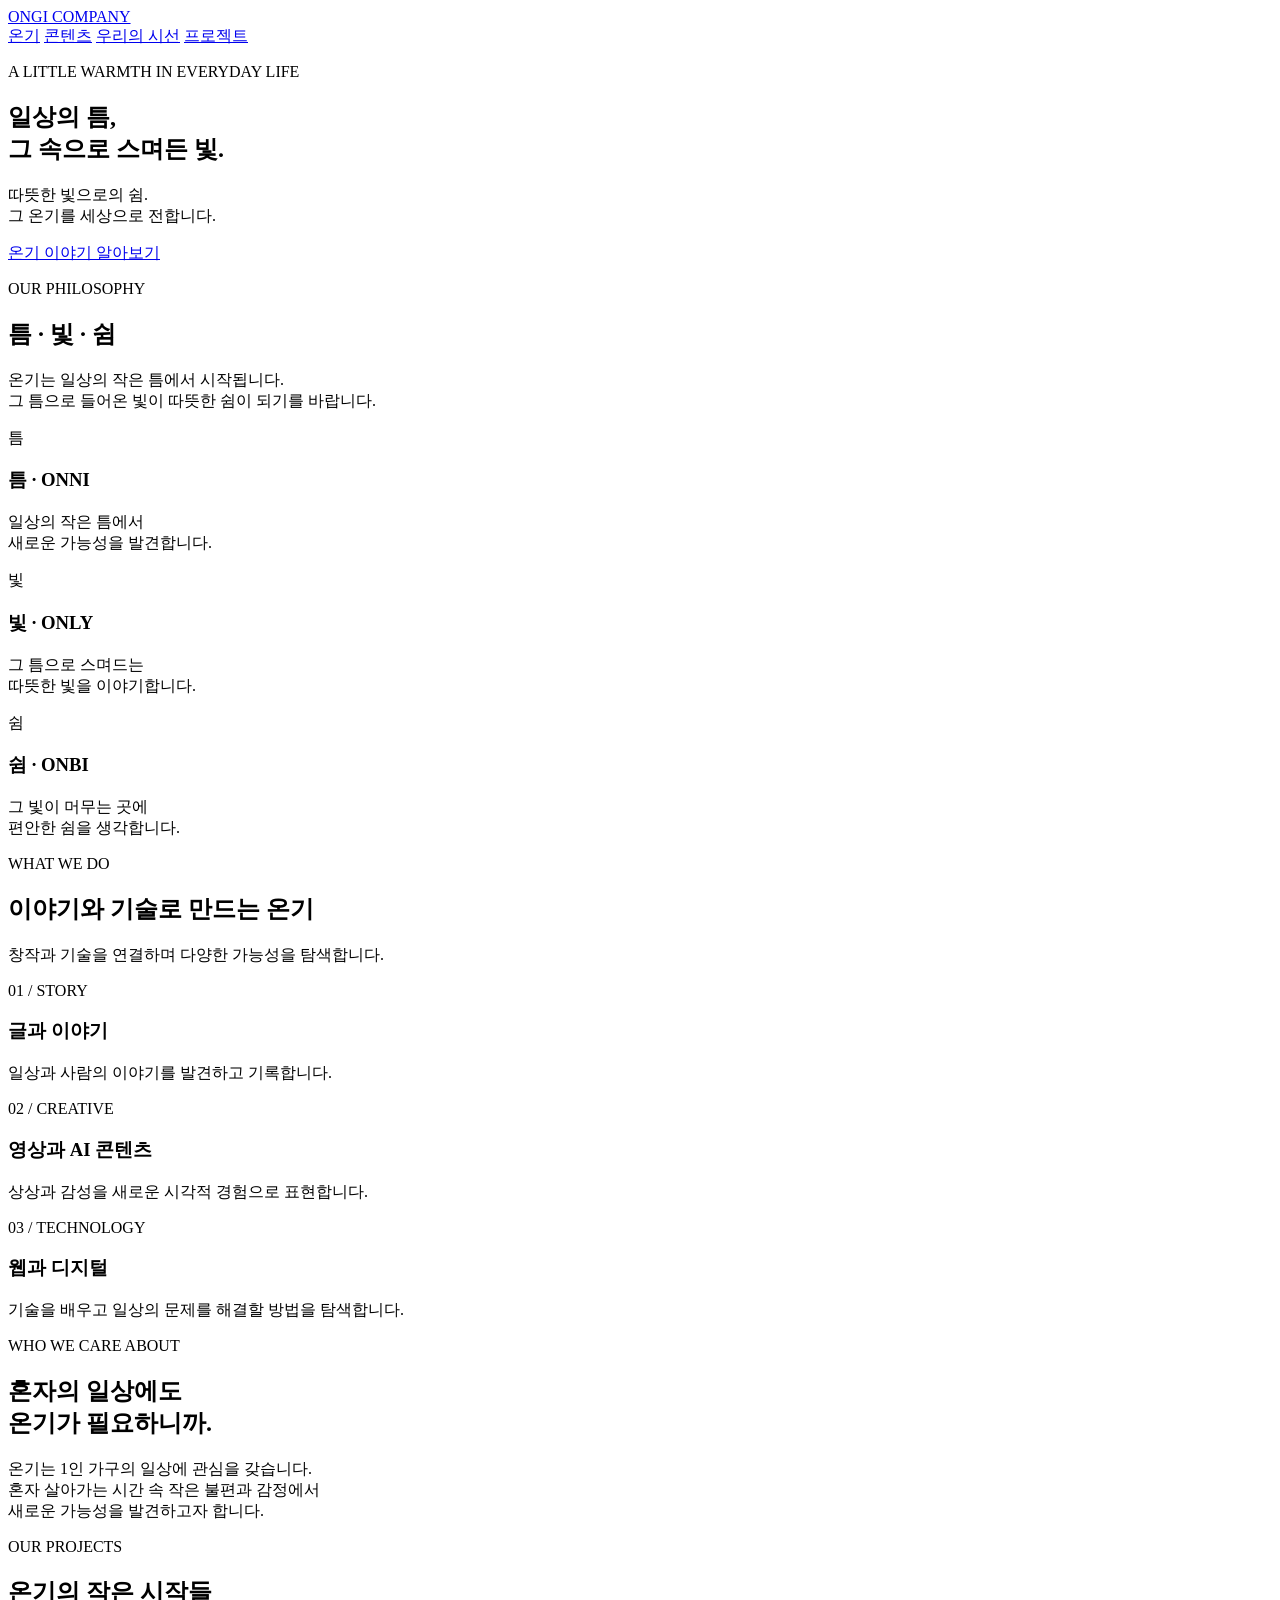
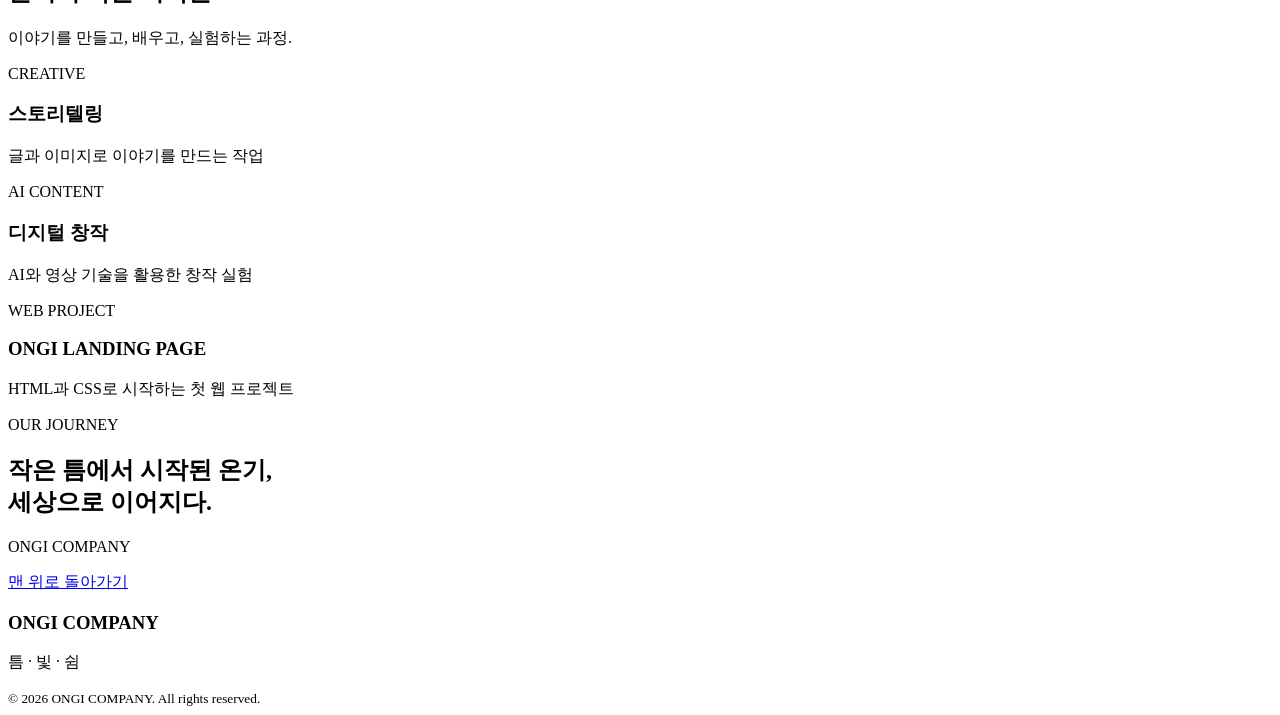
==== index.html @ b664a483 "create ONGI landing page" ====
<!DOCTYPE html>
<html lang="ko">
<head>
  <meta charset="UTF-8">
  <meta name="viewport" content="width=device-width, initial-scale=1.0">
  <meta name="description" content="ONGI COMPANY - 일상의 틈으로 스며드는 빛, 틈·빛·쉼">
  <title>ONGI COMPANY | 틈 · 빛 · 쉼</title>
  <link rel="stylesheet" href="style.css">
</head>
<body>

  <!-- 상단 메뉴 -->
  <header class="header">
    <a href="#home" class="logo">
      ONGI <span>COMPANY</span>
    </a>

    <nav aria-label="주 메뉴">
      <a href="#about">온기</a>
      <a href="#work">콘텐츠</a>
      <a href="#focus">우리의 시선</a>
      <a href="#projects">프로젝트</a>
    </nav>
  </header>

  <main>

    <!-- 첫 화면 -->
    <section id="home" class="hero">
      <div class="hero-content">
        <p class="eyebrow">A LITTLE WARMTH IN EVERYDAY LIFE</p>
        <h1>
          일상의 틈,<br>
          그 속으로 스며든 빛.
        </h1>
        <p class="hero-description">
          따뜻한 빛으로의 쉼.<br>
          그 온기를 세상으로 전합니다.
        </p>
        <a href="#about" class="button">
          온기 이야기 알아보기
        </a>
      </div>
    </section>

    <!-- 브랜드 철학 -->
    <section id="about" class="section about">
      <p class="eyebrow">OUR PHILOSOPHY</p>
      <h2>틈 · 빛 · 쉼</h2>
      <p class="section-description">
        온기는 일상의 작은 틈에서 시작됩니다.<br>
        그 틈으로 들어온 빛이 따뜻한 쉼이 되기를 바랍니다.
      </p>

      <div class="philosophy-grid">
        <article class="philosophy-card">
          <div class="circle circle-one">
            <span>틈</span>
          </div>
          <h3>틈 · ONNI</h3>
          <p>일상의 작은 틈에서<br>새로운 가능성을 발견합니다.</p>
        </article>

        <article class="philosophy-card">
          <div class="circle circle-two">
            <span>빛</span>
          </div>
          <h3>빛 · ONLY</h3>
          <p>그 틈으로 스며드는<br>따뜻한 빛을 이야기합니다.</p>
        </article>

        <article class="philosophy-card">
          <div class="circle circle-three">
            <span>쉼</span>
          </div>
          <h3>쉼 · ONBI</h3>
          <p>그 빛이 머무는 곳에<br>편안한 쉼을 생각합니다.</p>
        </article>
      </div>
    </section>

    <!-- 콘텐츠 영역 -->
    <section id="work" class="section work">
      <p class="eyebrow">WHAT WE DO</p>
      <h2>이야기와 기술로 만드는 온기</h2>
      <p class="section-description">
        창작과 기술을 연결하며 다양한 가능성을 탐색합니다.
      </p>

      <div class="work-grid">
        <article class="work-card">
          <div class="work-image image-story"></div>
          <div class="work-text">
            <span>01 / STORY</span>
            <h3>글과 이야기</h3>
            <p>일상과 사람의 이야기를 발견하고 기록합니다.</p>
          </div>
        </article>

        <article class="work-card">
          <div class="work-image image-creative"></div>
          <div class="work-text">
            <span>02 / CREATIVE</span>
            <h3>영상과 AI 콘텐츠</h3>
            <p>상상과 감성을 새로운 시각적 경험으로 표현합니다.</p>
          </div>
        </article>

        <article class="work-card">
          <div class="work-image image-tech"></div>
          <div class="work-text">
            <span>03 / TECHNOLOGY</span>
            <h3>웹과 디지털</h3>
            <p>기술을 배우고 일상의 문제를 해결할 방법을 탐색합니다.</p>
          </div>
        </article>
      </div>
    </section>

    <!-- 1인 가구 -->
    <section id="focus" class="section focus">
      <div class="focus-content">
        <p class="eyebrow">WHO WE CARE ABOUT</p>
        <h2>
          혼자의 일상에도<br>
          온기가 필요하니까.
        </h2>
        <p>
          온기는 1인 가구의 일상에 관심을 갖습니다.<br>
          혼자 살아가는 시간 속 작은 불편과 감정에서<br>
          새로운 가능성을 발견하고자 합니다.
        </p>
      </div>
    </section>

    <!-- 프로젝트 -->
    <section id="projects" class="section projects">
      <p class="eyebrow">OUR PROJECTS</p>
      <h2>온기의 작은 시작들</h2>
      <p class="section-description">
        이야기를 만들고, 배우고, 실험하는 과정.
      </p>

      <div class="project-grid">
        <article class="project-card">
          <span>CREATIVE</span>
          <h3>스토리텔링</h3>
          <p>글과 이미지로 이야기를 만드는 작업</p>
        </article>

        <article class="project-card">
          <span>AI CONTENT</span>
          <h3>디지털 창작</h3>
          <p>AI와 영상 기술을 활용한 창작 실험</p>
        </article>

        <article class="project-card">
          <span>WEB PROJECT</span>
          <h3>ONGI LANDING PAGE</h3>
          <p>HTML과 CSS로 시작하는 첫 웹 프로젝트</p>
        </article>
      </div>
    </section>

    <!-- 마무리 -->
    <section class="section ending">
      <p class="eyebrow">OUR JOURNEY</p>
      <h2>
        작은 틈에서 시작된 온기,<br>
        세상으로 이어지다.
      </h2>
      <p>ONGI COMPANY</p>
      <a href="#home" class="button">맨 위로 돌아가기</a>
    </section>

  </main>

  <!-- 하단 -->
  <footer>
    <h3>ONGI COMPANY</h3>
    <p>틈 · 빛 · 쉼</p>
    <small>© 2026 ONGI COMPANY. All rights reserved.</small>
  </footer>

</body>
</html>
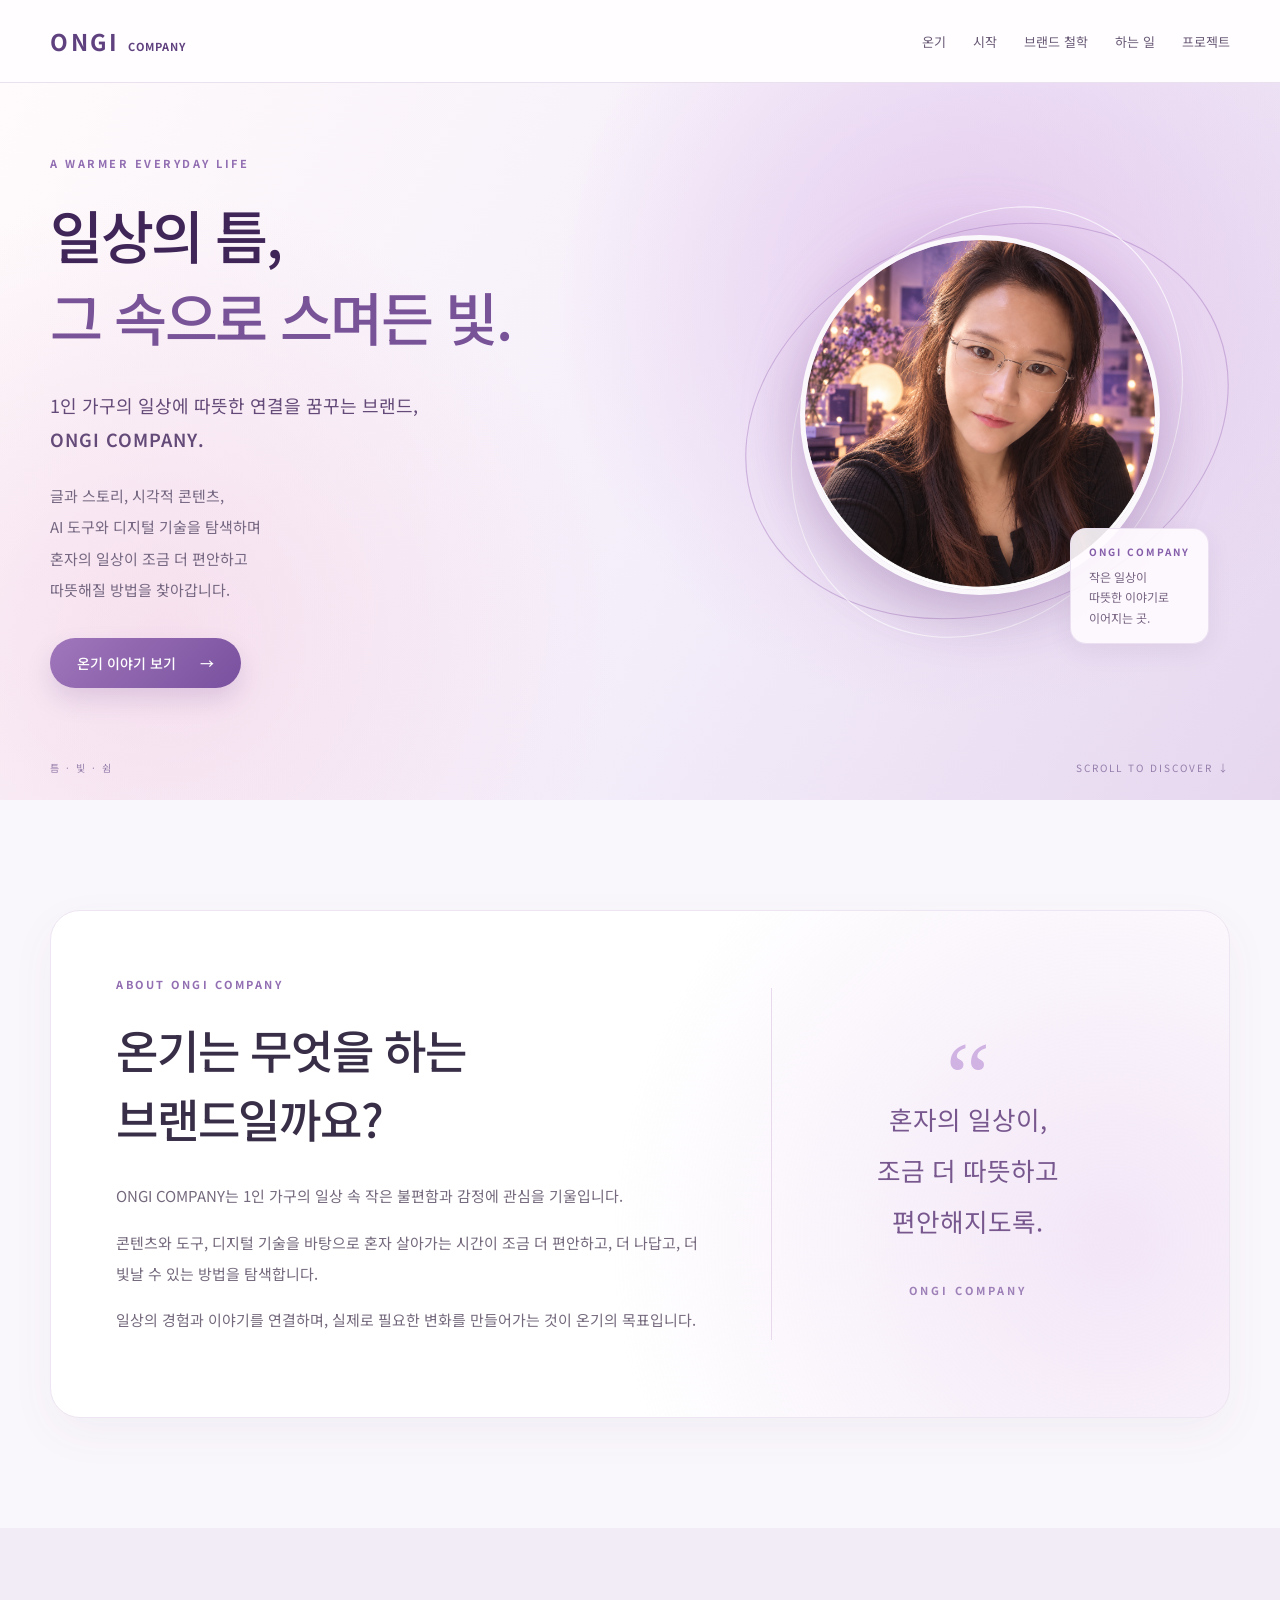
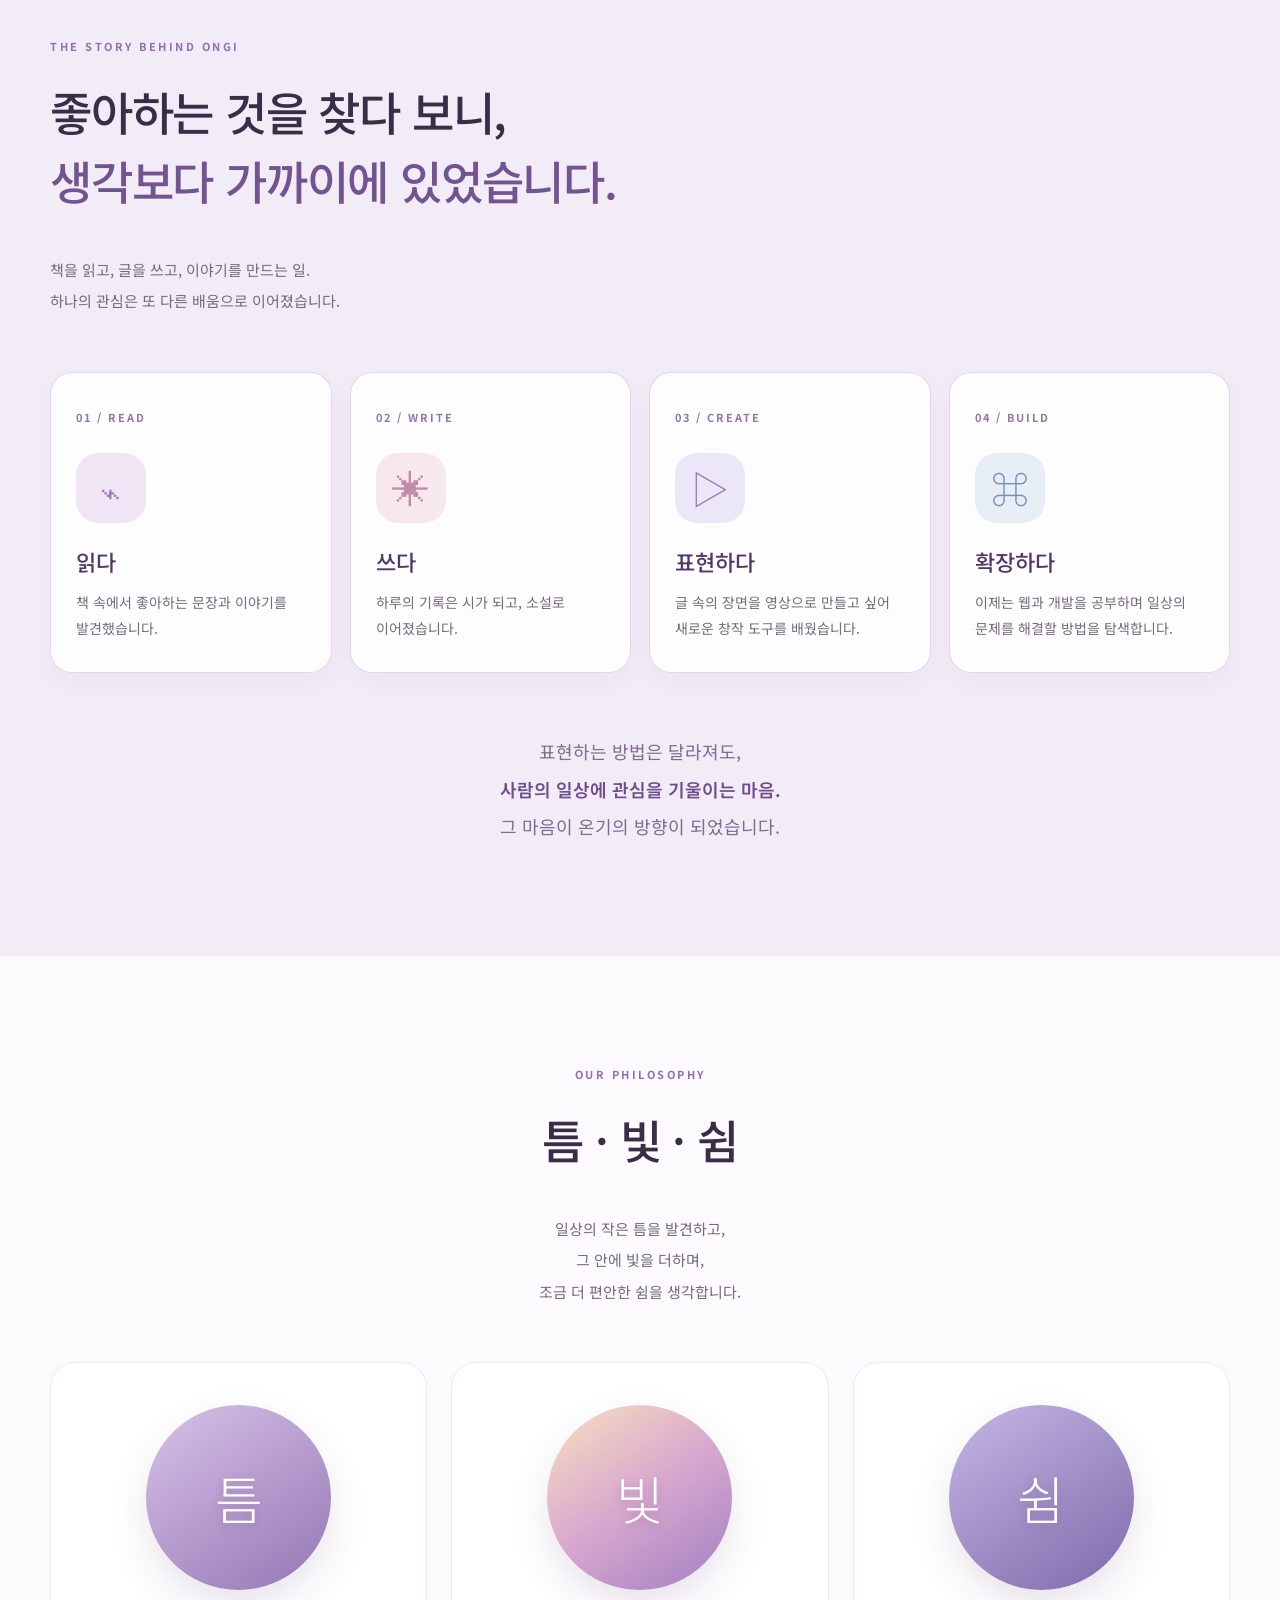
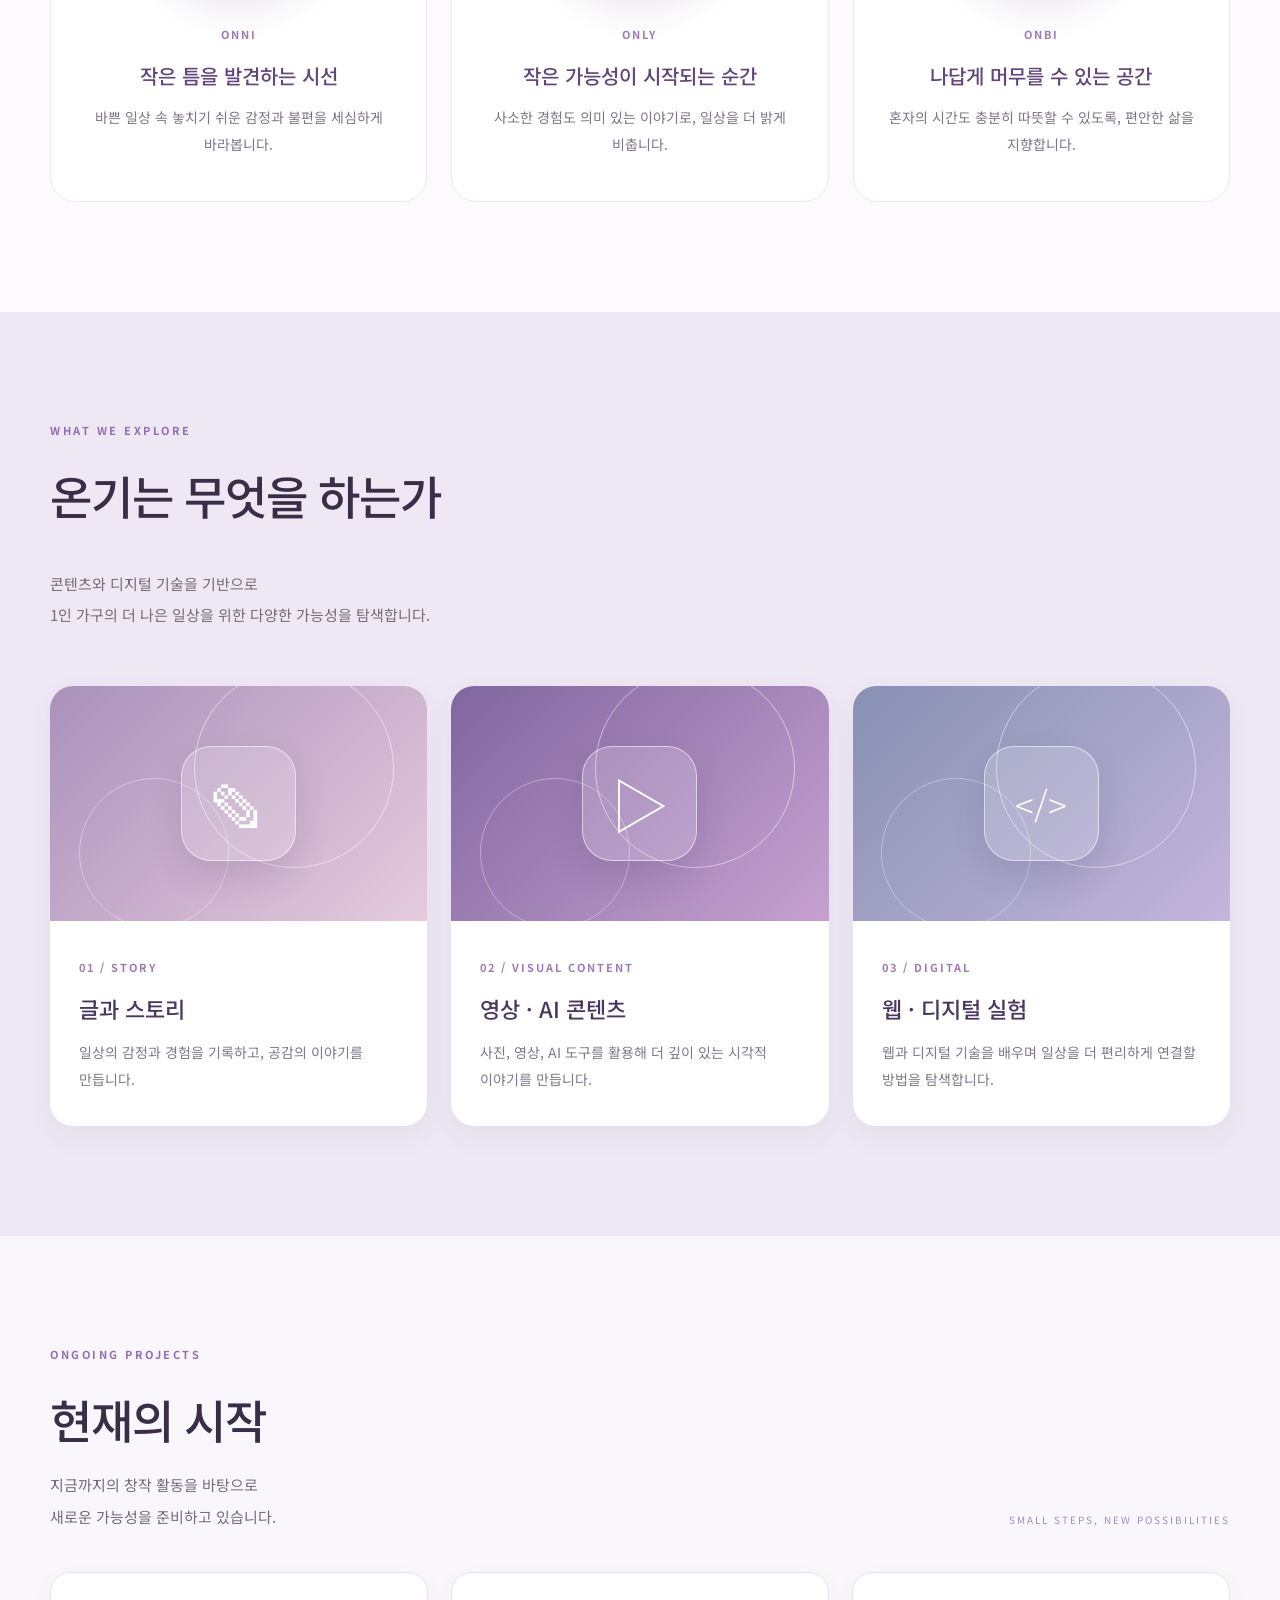
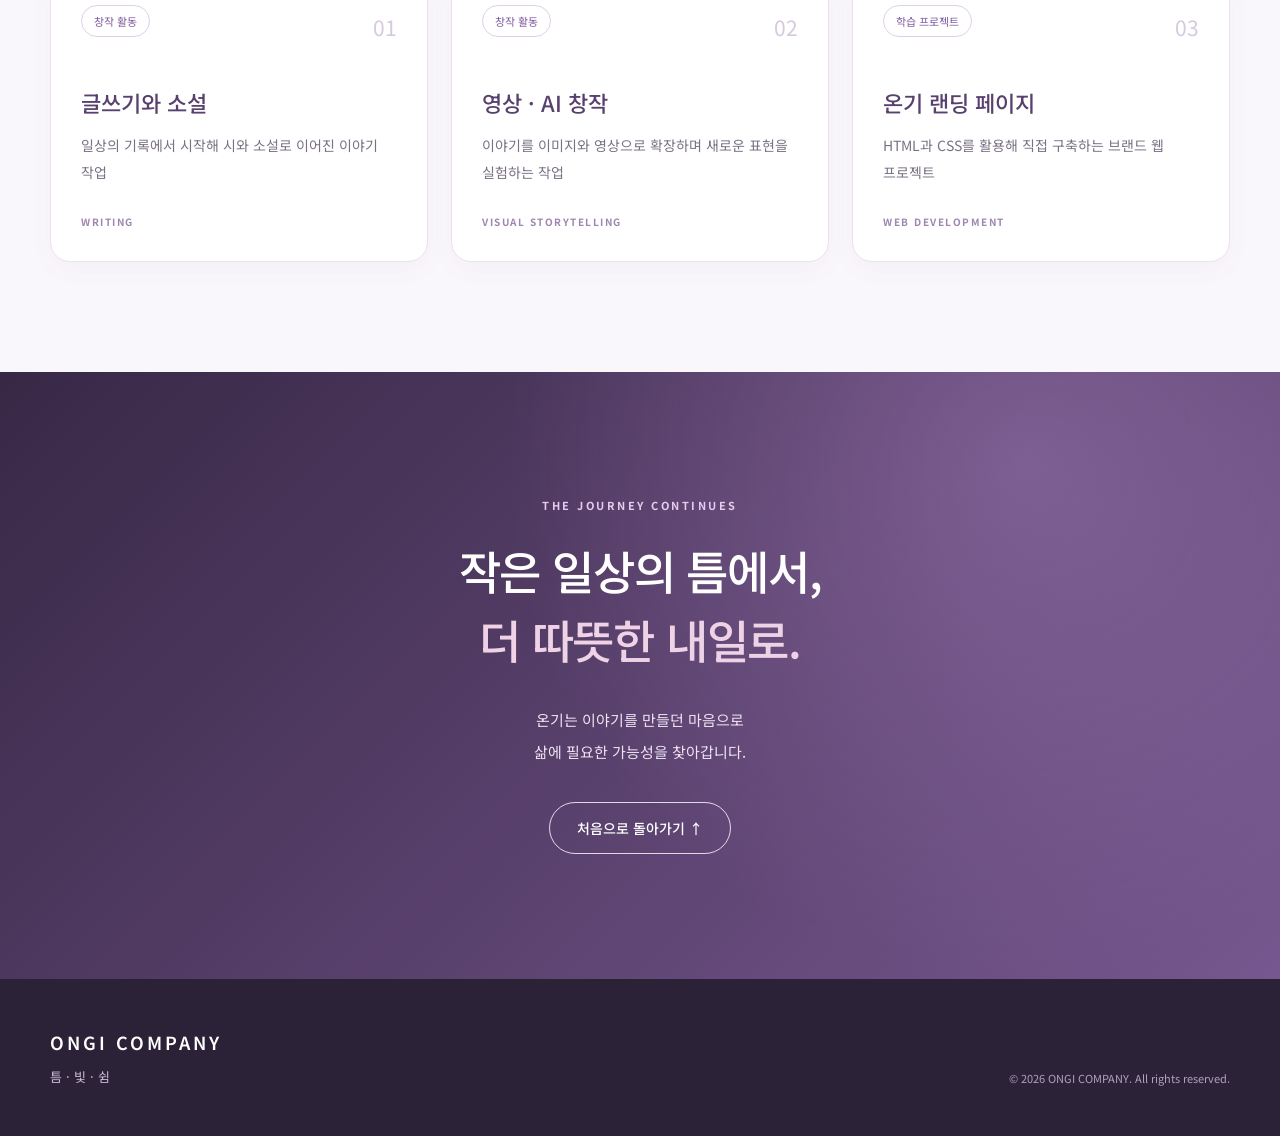
==== commit 55ec7d9a: "Update ONGI landing page" ====
--- a/index.html
+++ b/index.html
@@ -4,183 +4,597 @@
 <head>
   <meta charset="UTF-8">
   <meta name="viewport" content="width=device-width, initial-scale=1.0">
-  <meta name="description" content="ONGI COMPANY - 일상의 틈으로 스며드는 빛, 틈·빛·쉼">
+
+  <meta name="description"
+        content="ONGI COMPANY - 일상의 틈, 그 속으로 스며든 빛. 1인 가구의 일상을 위한 창작과 기술의 가능성을 탐색합니다.">
+
+  <meta name="theme-color" content="#faf7fc">
+
   <title>ONGI COMPANY | 틈 · 빛 · 쉼</title>
+
+  <link rel="preconnect" href="https://fonts.googleapis.com">
+  <link rel="preconnect" href="https://fonts.gstatic.com" crossorigin>
+
+  <link
+    href="https://fonts.googleapis.com/css2?family=Noto+Sans+KR:wght@300;400;500;600;700&display=swap"
+    rel="stylesheet"
+  >
+
   <link rel="stylesheet" href="style.css">
 </head>
+
 <body>
 
   <!-- 상단 메뉴 -->
   <header class="header">
-    <a href="#home" class="logo">
-      ONGI <span>COMPANY</span>
-    </a>
-
-    <nav aria-label="주 메뉴">
-      <a href="#about">온기</a>
-      <a href="#work">콘텐츠</a>
-      <a href="#focus">우리의 시선</a>
-      <a href="#projects">프로젝트</a>
-    </nav>
+    <div class="container header-inner">
+
+      <a href="#home" class="logo">
+        ONGI <span>COMPANY</span>
+      </a>
+
+      <nav aria-label="주 메뉴">
+        <a href="#about">온기</a>
+        <a href="#story">시작</a>
+        <a href="#philosophy">브랜드 철학</a>
+        <a href="#work">하는 일</a>
+        <a href="#projects">프로젝트</a>
+      </nav>
+
+    </div>
   </header>
 
   <main>
 
-    <!-- 첫 화면 -->
+    <!-- 01. 첫 화면 -->
     <section id="home" class="hero">
-      <div class="hero-content">
-        <p class="eyebrow">A LITTLE WARMTH IN EVERYDAY LIFE</p>
-        <h1>
-          일상의 틈,<br>
-          그 속으로 스며든 빛.
-        </h1>
-        <p class="hero-description">
-          따뜻한 빛으로의 쉼.<br>
-          그 온기를 세상으로 전합니다.
+
+      <div class="container hero-layout">
+
+        <div class="hero-content">
+
+          <p class="eyebrow">
+            A WARMER EVERYDAY LIFE
+          </p>
+
+          <h1>
+            일상의 틈,<br>
+            <span>그 속으로 스며든 빛.</span>
+          </h1>
+
+          <p class="hero-lead">
+            1인 가구의 일상에 따뜻한 연결을 꿈꾸는 브랜드,<br>
+            <strong>ONGI COMPANY.</strong>
+          </p>
+
+          <p class="hero-description">
+            글과 스토리, 시각적 콘텐츠,<br>
+            AI 도구와 디지털 기술을 탐색하며<br>
+            혼자의 일상이 조금 더 편안하고<br>
+            따뜻해질 방법을 찾아갑니다.
+          </p>
+
+          <a href="#about" class="button button-primary">
+            온기 이야기 보기
+            <span aria-hidden="true">→</span>
+          </a>
+
+        </div>
+
+        <!-- 대표 프로필 사진 -->
+        <div class="hero-portrait" aria-label="온기 대표 프로필">
+
+          <div class="portrait-orbit portrait-orbit-one"></div>
+          <div class="portrait-orbit portrait-orbit-two"></div>
+
+          <div class="portrait-circle">
+            <img
+              src="profile.png"
+              alt="ONGI COMPANY 대표 프로필 사진"
+              width="600"
+              height="600"
+              fetchpriority="high"
+            >
+          </div>
+
+          <div class="portrait-caption">
+            <span>ONGI COMPANY</span>
+            <p>
+              작은 일상이<br>
+              따뜻한 이야기로<br>
+              이어지는 곳.
+            </p>
+          </div>
+
+        </div>
+
+      </div>
+
+      <div class="container hero-footer">
+        <span>틈 · 빛 · 쉼</span>
+        <span>SCROLL TO DISCOVER ↓</span>
+      </div>
+
+    </section>
+
+    <!-- 02. 온기는 무엇을 하는 브랜드인가 -->
+    <section id="about" class="section about">
+
+      <div class="container">
+
+        <div class="about-panel">
+
+          <div class="about-description">
+
+            <p class="eyebrow">
+              ABOUT ONGI COMPANY
+            </p>
+
+            <h2>
+              온기는 무엇을 하는<br>
+              브랜드일까요?
+            </h2>
+
+            <p>
+              ONGI COMPANY는 1인 가구의 일상 속
+              작은 불편함과 감정에 관심을 기울입니다.
+            </p>
+
+            <p>
+              콘텐츠와 도구, 디지털 기술을 바탕으로
+              혼자 살아가는 시간이 조금 더 편안하고,
+              더 나답고, 더 빛날 수 있는 방법을 탐색합니다.
+            </p>
+
+            <p>
+              일상의 경험과 이야기를 연결하며,
+              실제로 필요한 변화를 만들어가는 것이
+              온기의 목표입니다.
+            </p>
+
+          </div>
+
+          <div class="about-quote">
+            <span class="quote-mark" aria-hidden="true">“</span>
+
+            <blockquote>
+              혼자의 일상이,<br>
+              조금 더 따뜻하고<br>
+              편안해지도록.
+            </blockquote>
+
+            <span class="quote-sign">
+              ONGI COMPANY
+            </span>
+          </div>
+
+        </div>
+
+      </div>
+
+    </section>
+
+    <!-- 03. 온기의 시작 -->
+    <section id="story" class="section story">
+
+      <div class="container">
+
+        <div class="section-heading">
+
+          <p class="eyebrow">
+            THE STORY BEHIND ONGI
+          </p>
+
+          <h2>
+            좋아하는 것을 찾다 보니,<br>
+            <span class="accent">
+              생각보다 가까이에 있었습니다.
+            </span>
+          </h2>
+
+          <p class="section-description">
+            책을 읽고, 글을 쓰고, 이야기를 만드는 일.<br>
+            하나의 관심은 또 다른 배움으로 이어졌습니다.
+          </p>
+
+        </div>
+
+        <div class="story-grid">
+
+          <article class="story-card">
+            <span class="story-number">01 / READ</span>
+            <div class="story-symbol" aria-hidden="true">⌁</div>
+
+            <h3>읽다</h3>
+
+            <p>
+              책 속에서 좋아하는 문장과
+              이야기를 발견했습니다.
+            </p>
+          </article>
+
+          <article class="story-card">
+            <span class="story-number">02 / WRITE</span>
+            <div class="story-symbol" aria-hidden="true">✳</div>
+
+            <h3>쓰다</h3>
+
+            <p>
+              하루의 기록은 시가 되고,
+              소설로 이어졌습니다.
+            </p>
+          </article>
+
+          <article class="story-card">
+            <span class="story-number">03 / CREATE</span>
+            <div class="story-symbol" aria-hidden="true">▷</div>
+
+            <h3>표현하다</h3>
+
+            <p>
+              글 속의 장면을 영상으로 만들고 싶어
+              새로운 창작 도구를 배웠습니다.
+            </p>
+          </article>
+
+          <article class="story-card">
+            <span class="story-number">04 / BUILD</span>
+            <div class="story-symbol" aria-hidden="true">⌘</div>
+
+            <h3>확장하다</h3>
+
+            <p>
+              이제는 웹과 개발을 공부하며
+              일상의 문제를 해결할 방법을 탐색합니다.
+            </p>
+          </article>
+
+        </div>
+
+        <p class="story-conclusion">
+          표현하는 방법은 달라져도,<br>
+          <strong>
+            사람의 일상에 관심을 기울이는 마음.
+          </strong><br>
+          그 마음이 온기의 방향이 되었습니다.
         </p>
-        <a href="#about" class="button">
-          온기 이야기 알아보기
+
+      </div>
+
+    </section>
+
+    <!-- 04. 브랜드 철학 -->
+    <section id="philosophy" class="section philosophy">
+
+      <div class="container">
+
+        <div class="section-heading section-heading-center">
+
+          <p class="eyebrow">
+            OUR PHILOSOPHY
+          </p>
+
+          <h2>틈 · 빛 · 쉼</h2>
+
+          <p class="section-description">
+            일상의 작은 틈을 발견하고,<br>
+            그 안에 빛을 더하며,<br>
+            조금 더 편안한 쉼을 생각합니다.
+          </p>
+
+        </div>
+
+        <div class="philosophy-grid">
+
+          <article class="philosophy-card">
+
+            <div class="philosophy-circle circle-gap">
+              <span>틈</span>
+            </div>
+
+            <span class="card-label">ONNI</span>
+
+            <h3>작은 틈을 발견하는 시선</h3>
+
+            <p>
+              바쁜 일상 속 놓치기 쉬운 감정과
+              불편을 세심하게 바라봅니다.
+            </p>
+
+          </article>
+
+          <article class="philosophy-card">
+
+            <div class="philosophy-circle circle-light">
+              <span>빛</span>
+            </div>
+
+            <span class="card-label">ONLY</span>
+
+            <h3>작은 가능성이 시작되는 순간</h3>
+
+            <p>
+              사소한 경험도 의미 있는 이야기로,
+              일상을 더 밝게 비춥니다.
+            </p>
+
+          </article>
+
+          <article class="philosophy-card">
+
+            <div class="philosophy-circle circle-rest">
+              <span>쉼</span>
+            </div>
+
+            <span class="card-label">ONBI</span>
+
+            <h3>나답게 머무를 수 있는 공간</h3>
+
+            <p>
+              혼자의 시간도 충분히 따뜻할 수 있도록,
+              편안한 삶을 지향합니다.
+            </p>
+
+          </article>
+
+        </div>
+
+      </div>
+
+    </section>
+
+    <!-- 05. 온기가 탐색하는 영역 -->
+    <section id="work" class="section work">
+
+      <div class="container">
+
+        <div class="section-heading">
+
+          <p class="eyebrow">
+            WHAT WE EXPLORE
+          </p>
+
+          <h2>온기는 무엇을 하는가</h2>
+
+          <p class="section-description">
+            콘텐츠와 디지털 기술을 기반으로<br>
+            1인 가구의 더 나은 일상을 위한
+            다양한 가능성을 탐색합니다.
+          </p>
+
+        </div>
+
+        <div class="work-grid">
+
+          <article class="work-card">
+
+            <div class="work-visual visual-writing">
+              <div class="work-visual-icon" aria-hidden="true">
+                ✎
+              </div>
+            </div>
+
+            <div class="work-content">
+
+              <span class="card-label">
+                01 / STORY
+              </span>
+
+              <h3>글과 스토리</h3>
+
+              <p>
+                일상의 감정과 경험을
+                기록하고, 공감의 이야기를 만듭니다.
+              </p>
+
+            </div>
+
+          </article>
+
+          <article class="work-card">
+
+            <div class="work-visual visual-video">
+              <div class="work-visual-icon" aria-hidden="true">
+                ▷
+              </div>
+            </div>
+
+            <div class="work-content">
+
+              <span class="card-label">
+                02 / VISUAL CONTENT
+              </span>
+
+              <h3>영상 · AI 콘텐츠</h3>
+
+              <p>
+                사진, 영상, AI 도구를 활용해
+                더 깊이 있는 시각적 이야기를 만듭니다.
+              </p>
+
+            </div>
+
+          </article>
+
+          <article class="work-card">
+
+            <div class="work-visual visual-digital">
+              <div class="work-visual-icon" aria-hidden="true">
+                &lt;/&gt;
+              </div>
+            </div>
+
+            <div class="work-content">
+
+              <span class="card-label">
+                03 / DIGITAL
+              </span>
+
+              <h3>웹 · 디지털 실험</h3>
+
+              <p>
+                웹과 디지털 기술을 배우며
+                일상을 더 편리하게 연결할 방법을 탐색합니다.
+              </p>
+
+            </div>
+
+          </article>
+
+        </div>
+
+      </div>
+
+    </section>
+
+    <!-- 06. 실제 활동과 프로젝트 -->
+    <section id="projects" class="section projects">
+
+      <div class="container">
+
+        <div class="projects-heading">
+
+          <div>
+            <p class="eyebrow">
+              ONGOING PROJECTS
+            </p>
+
+            <h2>현재의 시작</h2>
+
+            <p class="section-description">
+              지금까지의 창작 활동을 바탕으로<br>
+              새로운 가능성을 준비하고 있습니다.
+            </p>
+          </div>
+
+          <span class="project-heading-mark">
+            SMALL STEPS, NEW POSSIBILITIES
+          </span>
+
+        </div>
+
+        <div class="project-grid">
+
+          <article class="project-card">
+
+            <span class="project-status">
+              창작 활동
+            </span>
+
+            <span class="project-number">
+              01
+            </span>
+
+            <h3>글쓰기와 소설</h3>
+
+            <p>
+              일상의 기록에서 시작해
+              시와 소설로 이어진 이야기 작업
+            </p>
+
+            <span class="project-type">
+              WRITING
+            </span>
+
+          </article>
+
+          <article class="project-card">
+
+            <span class="project-status">
+              창작 활동
+            </span>
+
+            <span class="project-number">
+              02
+            </span>
+
+            <h3>영상 · AI 창작</h3>
+
+            <p>
+              이야기를 이미지와 영상으로 확장하며
+              새로운 표현을 실험하는 작업
+            </p>
+
+            <span class="project-type">
+              VISUAL STORYTELLING
+            </span>
+
+          </article>
+
+          <article class="project-card">
+
+            <span class="project-status">
+              학습 프로젝트
+            </span>
+
+            <span class="project-number">
+              03
+            </span>
+
+            <h3>온기 랜딩 페이지</h3>
+
+            <p>
+              HTML과 CSS를 활용해
+              직접 구축하는 브랜드 웹 프로젝트
+            </p>
+
+            <span class="project-type">
+              WEB DEVELOPMENT
+            </span>
+
+          </article>
+
+        </div>
+
+      </div>
+
+    </section>
+
+    <!-- 07. 마지막 메시지 -->
+    <section class="ending">
+
+      <div class="container ending-content">
+
+        <p class="eyebrow">
+          THE JOURNEY CONTINUES
+        </p>
+
+        <h2>
+          작은 일상의 틈에서,<br>
+          <span>더 따뜻한 내일로.</span>
+        </h2>
+
+        <p>
+          온기는 이야기를 만들던 마음으로<br>
+          삶에 필요한 가능성을 찾아갑니다.
+        </p>
+
+        <a href="#home" class="button button-outline">
+          처음으로 돌아가기 ↑
         </a>
-      </div>
+
+      </div>
+
     </section>
 
-    <!-- 브랜드 철학 -->
-    <section id="about" class="section about">
-      <p class="eyebrow">OUR PHILOSOPHY</p>
-      <h2>틈 · 빛 · 쉼</h2>
-      <p class="section-description">
-        온기는 일상의 작은 틈에서 시작됩니다.<br>
-        그 틈으로 들어온 빛이 따뜻한 쉼이 되기를 바랍니다.
-      </p>
-
-      <div class="philosophy-grid">
-        <article class="philosophy-card">
-          <div class="circle circle-one">
-            <span>틈</span>
-          </div>
-          <h3>틈 · ONNI</h3>
-          <p>일상의 작은 틈에서<br>새로운 가능성을 발견합니다.</p>
-        </article>
-
-        <article class="philosophy-card">
-          <div class="circle circle-two">
-            <span>빛</span>
-          </div>
-          <h3>빛 · ONLY</h3>
-          <p>그 틈으로 스며드는<br>따뜻한 빛을 이야기합니다.</p>
-        </article>
-
-        <article class="philosophy-card">
-          <div class="circle circle-three">
-            <span>쉼</span>
-          </div>
-          <h3>쉼 · ONBI</h3>
-          <p>그 빛이 머무는 곳에<br>편안한 쉼을 생각합니다.</p>
-        </article>
-      </div>
-    </section>
-
-    <!-- 콘텐츠 영역 -->
-    <section id="work" class="section work">
-      <p class="eyebrow">WHAT WE DO</p>
-      <h2>이야기와 기술로 만드는 온기</h2>
-      <p class="section-description">
-        창작과 기술을 연결하며 다양한 가능성을 탐색합니다.
-      </p>
-
-      <div class="work-grid">
-        <article class="work-card">
-          <div class="work-image image-story"></div>
-          <div class="work-text">
-            <span>01 / STORY</span>
-            <h3>글과 이야기</h3>
-            <p>일상과 사람의 이야기를 발견하고 기록합니다.</p>
-          </div>
-        </article>
-
-        <article class="work-card">
-          <div class="work-image image-creative"></div>
-          <div class="work-text">
-            <span>02 / CREATIVE</span>
-            <h3>영상과 AI 콘텐츠</h3>
-            <p>상상과 감성을 새로운 시각적 경험으로 표현합니다.</p>
-          </div>
-        </article>
-
-        <article class="work-card">
-          <div class="work-image image-tech"></div>
-          <div class="work-text">
-            <span>03 / TECHNOLOGY</span>
-            <h3>웹과 디지털</h3>
-            <p>기술을 배우고 일상의 문제를 해결할 방법을 탐색합니다.</p>
-          </div>
-        </article>
-      </div>
-    </section>
-
-    <!-- 1인 가구 -->
-    <section id="focus" class="section focus">
-      <div class="focus-content">
-        <p class="eyebrow">WHO WE CARE ABOUT</p>
-        <h2>
-          혼자의 일상에도<br>
-          온기가 필요하니까.
-        </h2>
-        <p>
-          온기는 1인 가구의 일상에 관심을 갖습니다.<br>
-          혼자 살아가는 시간 속 작은 불편과 감정에서<br>
-          새로운 가능성을 발견하고자 합니다.
-        </p>
-      </div>
-    </section>
-
-    <!-- 프로젝트 -->
-    <section id="projects" class="section projects">
-      <p class="eyebrow">OUR PROJECTS</p>
-      <h2>온기의 작은 시작들</h2>
-      <p class="section-description">
-        이야기를 만들고, 배우고, 실험하는 과정.
-      </p>
-
-      <div class="project-grid">
-        <article class="project-card">
-          <span>CREATIVE</span>
-          <h3>스토리텔링</h3>
-          <p>글과 이미지로 이야기를 만드는 작업</p>
-        </article>
-
-        <article class="project-card">
-          <span>AI CONTENT</span>
-          <h3>디지털 창작</h3>
-          <p>AI와 영상 기술을 활용한 창작 실험</p>
-        </article>
-
-        <article class="project-card">
-          <span>WEB PROJECT</span>
-          <h3>ONGI LANDING PAGE</h3>
-          <p>HTML과 CSS로 시작하는 첫 웹 프로젝트</p>
-        </article>
-      </div>
-    </section>
-
-    <!-- 마무리 -->
-    <section class="section ending">
-      <p class="eyebrow">OUR JOURNEY</p>
-      <h2>
-        작은 틈에서 시작된 온기,<br>
-        세상으로 이어지다.
-      </h2>
-      <p>ONGI COMPANY</p>
-      <a href="#home" class="button">맨 위로 돌아가기</a>
-    </section>
-
   </main>
 
   <!-- 하단 -->
-  <footer>
-    <h3>ONGI COMPANY</h3>
-    <p>틈 · 빛 · 쉼</p>
-    <small>© 2026 ONGI COMPANY. All rights reserved.</small>
+  <footer class="footer">
+
+    <div class="container footer-inner">
+
+      <div>
+        <h3>ONGI COMPANY</h3>
+        <p>틈 · 빛 · 쉼</p>
+      </div>
+
+      <small>
+        © 2026 ONGI COMPANY. All rights reserved.
+      </small>
+
+    </div>
+
   </footer>
 
 </body>
--- a/style.css
+++ b/style.css
@@ -0,0 +1,1243 @@
+
+/* ==========================================
+   ONGI COMPANY
+   Landing Page Stylesheet
+========================================== */
+
+/* 기본 설정 */
+
+:root {
+  --purple-dark: #35244d;
+  --purple: #745391;
+  --purple-medium: #9674b2;
+  --purple-light: #d7c3e7;
+  --pink-light: #f1dce9;
+  --text: #392e47;
+  --text-muted: #756b7d;
+  --background: #faf7fc;
+  --white: #ffffff;
+  --line: #e9e1ee;
+}
+
+*,
+*::before,
+*::after {
+  box-sizing: border-box;
+}
+
+html {
+  scroll-behavior: smooth;
+  scroll-padding-top: 100px;
+}
+
+body {
+  margin: 0;
+  background: var(--background);
+  color: var(--text);
+  font-family: "Noto Sans KR", sans-serif;
+  word-break: keep-all;
+  overflow-wrap: break-word;
+}
+
+h1, h2, h3, p, blockquote {
+  margin-top: 0;
+}
+
+a {
+  text-decoration: none;
+  color: inherit;
+}
+
+a:focus-visible {
+  outline: 3px solid #9866c4;
+  outline-offset: 4px;
+}
+
+img {
+  display: block;
+  max-width: 100%;
+}
+
+.container {
+  width: min(1180px, calc(100% - 64px));
+  margin: 0 auto;
+}
+
+/* ==========================================
+   HEADER
+========================================== */
+
+.header {
+  position: sticky;
+  top: 0;
+  z-index: 100;
+  background: rgba(255, 253, 255, 0.95);
+  backdrop-filter: blur(16px);
+  border-bottom: 1px solid var(--line);
+}
+
+.header-inner {
+  display: flex;
+  align-items: center;
+  justify-content: space-between;
+  gap: 28px;
+  min-height: 82px;
+}
+
+.logo {
+  flex-shrink: 0;
+  font-size: 23px;
+  font-weight: 700;
+  letter-spacing: 2.5px;
+  color: #60417f;
+  white-space: nowrap;
+}
+
+.logo span {
+  font-size: 11px;
+  letter-spacing: 1px;
+}
+
+nav {
+  display: flex;
+  align-items: center;
+  justify-content: flex-end;
+  flex-wrap: wrap;
+  gap: 14px 27px;
+}
+
+nav a {
+  font-size: 13px;
+  color: #695a76;
+  transition: color 0.2s;
+}
+
+nav a:hover {
+  color: #9967bd;
+}
+
+/* ==========================================
+   COMMON
+========================================== */
+
+.section {
+  padding: 110px 0;
+}
+
+.section h2,
+.ending h2 {
+  font-size: clamp(30px, 3.6vw, 47px);
+  font-weight: 500;
+  line-height: 1.5;
+  letter-spacing: -1.2px;
+}
+
+.eyebrow {
+  margin-bottom: 23px;
+  color: #926eb2;
+  font-size: 11px;
+  font-weight: 700;
+  letter-spacing: 2.5px;
+}
+
+.section-heading {
+  max-width: 800px;
+  margin-bottom: 55px;
+}
+
+.section-heading-center {
+  text-align: center;
+  margin-left: auto;
+  margin-right: auto;
+}
+
+.section-description {
+  color: var(--text-muted);
+  font-size: 15px;
+  line-height: 2.1;
+}
+
+.accent {
+  color: var(--purple);
+}
+
+.button {
+  display: inline-flex;
+  align-items: center;
+  justify-content: center;
+  gap: 24px;
+  padding: 15px 27px;
+  border-radius: 35px;
+  font-size: 14px;
+  font-weight: 500;
+  transition:
+    background 0.25s,
+    color 0.25s,
+    transform 0.25s;
+}
+
+.button:hover {
+  transform: translateY(-3px);
+}
+
+.button-primary {
+  background: linear-gradient(135deg, #a077bb, #79509e);
+  color: white;
+  box-shadow: 0 12px 24px rgba(110, 70, 150, 0.18);
+}
+
+.button-primary:hover {
+  background: #654487;
+}
+
+.button-outline {
+  border: 1px solid rgba(255,255,255,0.8);
+  color: white;
+}
+
+.button-outline:hover {
+  background: white;
+  color: var(--purple-dark);
+}
+
+/* ==========================================
+   01. HERO
+========================================== */
+
+.hero {
+  position: relative;
+  overflow: hidden;
+  background:
+    radial-gradient(
+      circle at 76% 30%,
+      rgba(224, 191, 235, 0.8),
+      transparent 38%
+    ),
+    radial-gradient(
+      circle at 13% 78%,
+      rgba(244, 212, 231, 0.65),
+      transparent 36%
+    ),
+    linear-gradient(
+      120deg,
+      #fffafb 0%,
+      #f4eefa 55%,
+      #e6d7ef 100%
+    );
+}
+
+.hero-layout {
+  display: grid;
+  grid-template-columns: minmax(0, 1.15fr) minmax(0, 0.85fr);
+  align-items: center;
+  gap: 35px;
+  min-height: 670px;
+  padding-top: 72px;
+  padding-bottom: 72px;
+}
+
+.hero-content {
+  position: relative;
+  z-index: 2;
+}
+
+.hero h1 {
+  margin-bottom: 30px;
+  color: #402658;
+  font-size: clamp(37px, 4.5vw, 65px);
+  line-height: 1.42;
+  letter-spacing: -2.4px;
+  font-weight: 500;
+}
+
+.hero h1 span {
+  color: #795398;
+}
+
+.hero-lead {
+  margin-bottom: 24px;
+  font-size: 18px;
+  line-height: 1.9;
+  color: #644a78;
+}
+
+.hero-lead strong {
+  font-weight: 600;
+  letter-spacing: 1px;
+}
+
+.hero-description {
+  margin-bottom: 32px;
+  font-size: 15px;
+  line-height: 2.1;
+  color: #766882;
+}
+
+/* 프로필 사진 */
+
+.hero-portrait {
+  position: relative;
+  width: 100%;
+  max-width: 445px;
+  aspect-ratio: 1 / 1;
+  justify-self: center;
+}
+
+.portrait-circle {
+  position: absolute;
+  width: 81%;
+  height: 81%;
+  top: 8%;
+  left: 8%;
+  z-index: 2;
+  overflow: hidden;
+  border-radius: 50%;
+  border: 5px solid rgba(255,255,255,0.84);
+  box-shadow:
+    0 22px 55px rgba(70,40,90,0.20),
+    0 0 55px rgba(204,157,222,0.35);
+  background: #e8d6ee;
+}
+
+.portrait-circle img {
+  width: 100%;
+  height: 100%;
+  object-fit: cover;
+  object-position: center;
+  border-radius: 50%;
+}
+
+.portrait-orbit {
+  position: absolute;
+  border: 1px solid rgba(150,100,180,0.38);
+  border-radius: 50%;
+  pointer-events: none;
+}
+
+.portrait-orbit-one {
+  inset: 1%;
+  transform: rotate(-21deg) scaleX(1.14) scaleY(0.87);
+}
+
+.portrait-orbit-two {
+  inset: 6%;
+  transform: rotate(32deg) scaleX(0.93) scaleY(1.16);
+  border-color: rgba(255,255,255,0.75);
+}
+
+.portrait-caption {
+  position: absolute;
+  z-index: 3;
+  bottom: 0;
+  right: 0;
+  padding: 15px 18px;
+  background: rgba(255,251,255,0.9);
+  border: 1px solid rgba(233,221,241,0.9);
+  border-radius: 16px;
+  box-shadow: 0 8px 24px rgba(80,50,100,0.08);
+}
+
+.portrait-caption span {
+  display: block;
+  margin-bottom: 8px;
+  color: #855eaa;
+  font-size: 10px;
+  font-weight: 700;
+  letter-spacing: 2px;
+}
+
+.portrait-caption p {
+  margin: 0;
+  color: #776582;
+  font-size: 12px;
+  line-height: 1.7;
+}
+
+.hero-footer {
+  display: flex;
+  justify-content: space-between;
+  gap: 16px;
+  padding-bottom: 25px;
+  color: #977fac;
+  font-size: 10px;
+  letter-spacing: 2px;
+}
+
+/* ==========================================
+   02. ABOUT ONGI
+========================================== */
+
+.about {
+  background: #faf7fc;
+}
+
+.about-panel {
+  display: grid;
+  grid-template-columns: 1.2fr 0.8fr;
+  gap: 65px;
+  align-items: center;
+  padding: 65px;
+  background:
+    radial-gradient(
+      circle at 90% 65%,
+      rgba(232,209,240,0.55),
+      transparent 45%
+    ),
+    white;
+  border: 1px solid #eee5f2;
+  border-radius: 30px;
+  box-shadow: 0 15px 45px rgba(79,50,95,0.05);
+}
+
+.about-description h2 {
+  margin-bottom: 28px;
+}
+
+.about-description > p:not(.eyebrow) {
+  color: #756a7d;
+  font-size: 15px;
+  line-height: 2.05;
+  margin-bottom: 16px;
+}
+
+.about-quote {
+  padding: 40px 25px;
+  text-align: center;
+  border-left: 1px solid #e8d9ed;
+}
+
+.quote-mark {
+  display: block;
+  height: 65px;
+  font-family: Georgia, serif;
+  color: #d0b2e3;
+  font-size: 100px;
+  line-height: 1;
+}
+
+.about-quote blockquote {
+  margin-bottom: 30px;
+  color: #77578e;
+  font-size: clamp(19px, 2vw, 27px);
+  font-weight: 400;
+  line-height: 2;
+}
+
+.quote-sign {
+  color: #9e80b8;
+  font-size: 11px;
+  font-weight: 700;
+  letter-spacing: 3px;
+}
+
+/* ==========================================
+   03. STORY
+========================================== */
+
+.story {
+  background: #f2ecf7;
+}
+
+.story-grid {
+  display: grid;
+  grid-template-columns: repeat(4, minmax(0, 1fr));
+  gap: 18px;
+}
+
+.story-card {
+  min-height: 285px;
+  padding: 30px 25px;
+  background: rgba(255,255,255,0.86);
+  border: 1px solid rgba(225,210,236,0.9);
+  border-radius: 22px;
+  box-shadow: 0 8px 25px rgba(75,45,100,0.04);
+}
+
+.story-number {
+  color: #9475ac;
+  font-size: 11px;
+  font-weight: 700;
+  letter-spacing: 2px;
+}
+
+.story-symbol {
+  display: flex;
+  align-items: center;
+  justify-content: center;
+  width: 70px;
+  height: 70px;
+  margin: 26px 0 22px;
+  border-radius: 22px;
+  background: #f0e5f5;
+  color: #a27abf;
+  font-size: 38px;
+  font-weight: 300;
+}
+
+.story-card:nth-child(2) .story-symbol {
+  background: #f7e8ee;
+  color: #c18ca7;
+}
+
+.story-card:nth-child(3) .story-symbol {
+  background: #ece7f7;
+  color: #8d78b5;
+}
+
+.story-card:nth-child(4) .story-symbol {
+  background: #e8eef6;
+  color: #7b91b4;
+}
+
+.story-card h3 {
+  margin-bottom: 12px;
+  color: #513867;
+  font-size: 22px;
+  font-weight: 500;
+}
+
+.story-card p {
+  margin: 0;
+  color: var(--text-muted);
+  font-size: 14px;
+  line-height: 1.9;
+}
+
+.story-conclusion {
+  margin: 60px 0 0;
+  text-align: center;
+  color: #806c90;
+  font-size: 18px;
+  line-height: 2.1;
+}
+
+.story-conclusion strong {
+  color: #704d8c;
+  font-weight: 600;
+}
+
+/* ==========================================
+   04. PHILOSOPHY
+========================================== */
+
+.philosophy {
+  background: #fcfafd;
+}
+
+.philosophy-grid {
+  display: grid;
+  grid-template-columns: repeat(3, minmax(0, 1fr));
+  gap: 24px;
+}
+
+.philosophy-card {
+  padding: 42px 27px;
+  text-align: center;
+  background: white;
+  border: 1px solid #eee7f2;
+  border-radius: 25px;
+}
+
+.philosophy-circle {
+  display: flex;
+  justify-content: center;
+  align-items: center;
+  width: 185px;
+  height: 185px;
+  max-width: 100%;
+  margin: 0 auto 30px;
+  border-radius: 50%;
+  box-shadow: 0 17px 38px rgba(78,47,104,0.13);
+}
+
+.philosophy-circle span {
+  color: white;
+  font-size: 52px;
+  font-weight: 300;
+  text-shadow: 0 2px 10px rgba(50,30,60,0.18);
+}
+
+.circle-gap {
+  background: linear-gradient(
+    145deg,
+    #d8c2e8,
+    #9476b4
+  );
+}
+
+.circle-light {
+  background: linear-gradient(
+    145deg,
+    #f9e1bf,
+    #d7a7ce,
+    #a280c2
+  );
+}
+
+.circle-rest {
+  background: linear-gradient(
+    145deg,
+    #c6b6e5,
+    #7e6aab
+  );
+}
+
+.card-label {
+  color: #9c7cb6;
+  font-size: 11px;
+  font-weight: 700;
+  letter-spacing: 2px;
+}
+
+.philosophy-card h3 {
+  margin: 17px 0 14px;
+  font-size: 20px;
+  font-weight: 500;
+  color: #624679;
+}
+
+.philosophy-card > p {
+  margin-bottom: 0;
+  color: #807588;
+  font-size: 14px;
+  line-height: 1.95;
+}
+
+/* ==========================================
+   05. WORK
+========================================== */
+
+.work {
+  background: #eee8f4;
+}
+
+.work-grid {
+  display: grid;
+  grid-template-columns: repeat(3, minmax(0, 1fr));
+  gap: 24px;
+}
+
+.work-card {
+  overflow: hidden;
+  background: white;
+  border-radius: 23px;
+  box-shadow: 0 10px 30px rgba(63,40,88,0.06);
+  transition:
+    transform 0.25s,
+    box-shadow 0.25s;
+}
+
+.work-card:hover {
+  transform: translateY(-5px);
+  box-shadow: 0 18px 35px rgba(63,40,88,0.11);
+}
+
+.work-visual {
+  position: relative;
+  overflow: hidden;
+  display: flex;
+  align-items: center;
+  justify-content: center;
+  height: 235px;
+}
+
+.work-visual::before {
+  content: "";
+  position: absolute;
+  width: 200px;
+  height: 200px;
+  border: 1px solid rgba(255,255,255,0.5);
+  border-radius: 50%;
+  transform: translate(55px, -35px);
+}
+
+.work-visual::after {
+  content: "";
+  position: absolute;
+  width: 150px;
+  height: 150px;
+  border: 1px solid rgba(255,255,255,0.35);
+  border-radius: 50%;
+  transform: translate(-85px, 50px);
+}
+
+.visual-writing {
+  background: linear-gradient(
+    135deg,
+    #aa91bb,
+    #e5cbdc
+  );
+}
+
+.visual-video {
+  background: linear-gradient(
+    135deg,
+    #80669f,
+    #c6a1d0
+  );
+}
+
+.visual-digital {
+  background: linear-gradient(
+    135deg,
+    #8790b3,
+    #c4b6dc
+  );
+}
+
+.work-visual-icon {
+  position: relative;
+  z-index: 1;
+  display: flex;
+  align-items: center;
+  justify-content: center;
+  width: 115px;
+  height: 115px;
+  border-radius: 30px;
+  border: 1px solid rgba(255,255,255,0.55);
+  background: rgba(255,255,255,0.18);
+  color: white;
+  font-size: 58px;
+  font-weight: 300;
+  box-shadow: 0 15px 35px rgba(40,25,70,0.12);
+}
+
+.visual-digital .work-visual-icon {
+  font-size: 35px;
+}
+
+.work-content {
+  min-height: 205px;
+  padding: 32px 29px;
+}
+
+.work-content h3 {
+  margin: 15px 0;
+  color: #4b365f;
+  font-size: 22px;
+  font-weight: 500;
+}
+
+.work-content p {
+  margin: 0;
+  color: #81788a;
+  font-size: 14px;
+  line-height: 1.9;
+}
+
+/* ==========================================
+   06. PROJECTS
+========================================== */
+
+.projects {
+  background: #faf7fc;
+}
+
+.projects-heading {
+  display: flex;
+  justify-content: space-between;
+  align-items: end;
+  gap: 28px;
+  margin-bottom: 40px;
+}
+
+.projects-heading h2 {
+  margin-bottom: 15px;
+}
+
+.projects-heading .section-description {
+  margin-bottom: 0;
+}
+
+.project-heading-mark {
+  padding-bottom: 5px;
+  color: #a48db5;
+  font-size: 10px;
+  letter-spacing: 2px;
+  white-space: nowrap;
+}
+
+.project-grid {
+  display: grid;
+  grid-template-columns: repeat(3, minmax(0, 1fr));
+  gap: 23px;
+}
+
+.project-card {
+  display: flex;
+  flex-direction: column;
+  min-height: 280px;
+  padding: 32px 30px;
+  background: white;
+  border: 1px solid #eae1ef;
+  border-radius: 20px;
+  box-shadow: 0 8px 25px rgba(70,45,95,0.04);
+}
+
+.project-status {
+  align-self: flex-start;
+  padding: 7px 12px;
+  color: #805ca0;
+  border: 1px solid #e1cfe9;
+  border-radius: 25px;
+  font-size: 11px;
+}
+
+.project-number {
+  align-self: flex-end;
+  margin-top: -25px;
+  color: #d6c9de;
+  font-size: 21px;
+}
+
+.project-card h3 {
+  margin: 44px 0 14px;
+  color: #58406f;
+  font-size: 22px;
+  font-weight: 500;
+}
+
+.project-card p {
+  color: #7b7185;
+  font-size: 14px;
+  line-height: 1.9;
+}
+
+.project-type {
+  margin-top: auto;
+  padding-top: 15px;
+  color: #9e86b1;
+  font-size: 10px;
+  font-weight: 700;
+  letter-spacing: 1.5px;
+}
+
+/* ==========================================
+   07. ENDING
+========================================== */
+
+.ending {
+  padding: 125px 0;
+  text-align: center;
+  background:
+    radial-gradient(
+      circle at 80% 15%,
+      rgba(188,145,211,0.35),
+      transparent 45%
+    ),
+    linear-gradient(135deg, #382846, #76578f);
+  color: white;
+}
+
+.ending .eyebrow {
+  color: #e6ccec;
+}
+
+.ending h2 {
+  margin-bottom: 30px;
+  color: white;
+}
+
+.ending h2 span {
+  color: #f0d2e7;
+}
+
+.ending-content > p:not(.eyebrow) {
+  margin-bottom: 35px;
+  color: #eee2f2;
+  font-size: 15px;
+  line-height: 2.1;
+}
+
+/* ==========================================
+   FOOTER
+========================================== */
+
+.footer {
+  padding: 50px 0;
+  background: #2c2237;
+  color: white;
+}
+
+.footer-inner {
+  display: flex;
+  align-items: end;
+  justify-content: space-between;
+  gap: 25px;
+}
+
+.footer h3 {
+  margin-bottom: 12px;
+  font-size: 18px;
+  font-weight: 600;
+  letter-spacing: 3px;
+}
+
+.footer p {
+  margin: 0;
+  color: #cbbbd7;
+  font-size: 13px;
+}
+
+.footer small {
+  color: #b0a0bd;
+  font-size: 11px;
+}
+
+/* ==========================================
+   TABLET
+========================================== */
+
+@media (max-width: 1000px) {
+
+  .hero-layout {
+    grid-template-columns: 1.1fr 0.9fr;
+    gap: 18px;
+  }
+
+  .hero h1 {
+    font-size: clamp(35px, 4.5vw, 48px);
+  }
+
+  .portrait-caption {
+    right: -5px;
+    bottom: -15px;
+  }
+
+  .about-panel {
+    padding: 45px;
+    gap: 35px;
+  }
+
+  .story-grid {
+    grid-template-columns: repeat(2, minmax(0, 1fr));
+  }
+
+  .story-card {
+    min-height: 250px;
+  }
+
+  .philosophy-grid,
+  .work-grid,
+  .project-grid {
+    gap: 15px;
+  }
+
+  .philosophy-card {
+    padding: 32px 16px;
+  }
+
+  .philosophy-circle {
+    width: 150px;
+    height: 150px;
+  }
+
+  .philosophy-card h3 {
+    font-size: 18px;
+  }
+
+  .work-content {
+    padding: 27px 21px;
+  }
+
+  .project-card {
+    padding: 27px 22px;
+  }
+}
+
+/* ==========================================
+   MOBILE
+========================================== */
+
+@media (max-width: 700px) {
+
+  html {
+    scroll-padding-top: 130px;
+  }
+
+  .container {
+    width: calc(100% - 36px);
+  }
+
+  .header-inner {
+    flex-direction: column;
+    min-height: 0;
+    gap: 11px;
+    padding: 15px 0;
+  }
+
+  .logo {
+    font-size: 20px;
+  }
+
+  nav {
+    justify-content: center;
+    gap: 9px 16px;
+  }
+
+  nav a {
+    font-size: 11px;
+  }
+
+  .section {
+    padding: 80px 0;
+  }
+
+  .section h2,
+  .ending h2 {
+    font-size: clamp(29px, 7vw, 39px);
+  }
+
+  .eyebrow {
+    font-size: 10px;
+    letter-spacing: 2px;
+    margin-bottom: 17px;
+  }
+
+  .section-heading {
+    margin-bottom: 35px;
+  }
+
+  .section-description {
+    font-size: 14px;
+    line-height: 2;
+  }
+
+  /* HERO */
+
+  .hero-layout {
+    display: flex;
+    flex-direction: column;
+    align-items: stretch;
+    min-height: 0;
+    gap: 35px;
+    padding-top: 65px;
+    padding-bottom: 55px;
+  }
+
+  .hero h1 {
+    font-size: clamp(32px, 8vw, 43px);
+    line-height: 1.5;
+    letter-spacing: -1.5px;
+  }
+
+  .hero-lead {
+    font-size: 16px;
+  }
+
+  .hero-description {
+    font-size: 14px;
+    line-height: 2;
+  }
+
+  .hero-portrait {
+    width: min(340px, 92%);
+    margin: 0 auto;
+  }
+
+  .portrait-caption {
+    bottom: -20px;
+    right: -5px;
+    padding: 12px 14px;
+  }
+
+  .portrait-caption p {
+    font-size: 11px;
+  }
+
+  .hero-footer {
+    padding-bottom: 20px;
+    font-size: 9px;
+  }
+
+  /* ABOUT */
+
+  .about-panel {
+    display: block;
+    padding: 32px 25px;
+    border-radius: 22px;
+  }
+
+  .about-description > p:not(.eyebrow) {
+    font-size: 14px;
+    line-height: 2;
+  }
+
+  .about-quote {
+    margin-top: 32px;
+    padding: 30px 10px 10px;
+    border-left: 0;
+    border-top: 1px solid #e8d9ed;
+  }
+
+  .about-quote blockquote {
+    font-size: 22px;
+  }
+
+  /* STORY */
+
+  .story-grid {
+    grid-template-columns: 1fr;
+    gap: 15px;
+  }
+
+  .story-card {
+    min-height: 0;
+    padding: 27px 25px;
+  }
+
+  .story-symbol {
+    width: 55px;
+    height: 55px;
+    margin: 17px 0;
+    font-size: 30px;
+    border-radius: 17px;
+  }
+
+  .story-card h3 {
+    font-size: 21px;
+  }
+
+  .story-conclusion {
+    margin-top: 40px;
+    font-size: 15px;
+  }
+
+  /* PHILOSOPHY */
+
+  .philosophy-grid {
+    grid-template-columns: 1fr;
+    gap: 17px;
+  }
+
+  .philosophy-card {
+    padding: 35px 25px;
+  }
+
+  .philosophy-circle {
+    width: 170px;
+    height: 170px;
+  }
+
+  .philosophy-card h3 {
+    font-size: 20px;
+  }
+
+  /* WORK */
+
+  .work-grid {
+    grid-template-columns: 1fr;
+    gap: 20px;
+  }
+
+  .work-card {
+    width: 100%;
+    max-width: 470px;
+    margin: 0 auto;
+  }
+
+  .work-visual {
+    height: 215px;
+  }
+
+  .work-content {
+    min-height: 0;
+    padding: 28px;
+  }
+
+  /* PROJECTS */
+
+  .projects-heading {
+    display: block;
+  }
+
+  .project-heading-mark {
+    display: none;
+  }
+
+  .project-grid {
+    grid-template-columns: 1fr;
+    gap: 18px;
+  }
+
+  .project-card {
+    min-height: 250px;
+    padding: 30px;
+  }
+
+  .project-card h3 {
+    margin-top: 35px;
+  }
+
+  /* ENDING */
+
+  .ending {
+    padding: 90px 0;
+  }
+
+  .ending-content > p:not(.eyebrow) {
+    font-size: 14px;
+  }
+
+  /* FOOTER */
+
+  .footer-inner {
+    display: block;
+    text-align: center;
+  }
+
+  .footer small {
+    display: block;
+    margin-top: 25px;
+  }
+}
+
+/* ==========================================
+   SMALL MOBILE
+========================================== */
+
+@media (max-width: 380px) {
+
+  .container {
+    width: calc(100% - 28px);
+  }
+
+  nav {
+    gap: 8px 11px;
+  }
+
+  nav a {
+    font-size: 10px;
+  }
+
+  .hero h1 {
+    font-size: 30px;
+  }
+
+  .hero-portrait {
+    width: 90%;
+  }
+
+  .hero-footer {
+    letter-spacing: 1px;
+  }
+}
+
+/* ==========================================
+   ACCESSIBILITY
+========================================== */
+
+@media (prefers-reduced-motion: reduce) {
+
+  html {
+    scroll-behavior: auto;
+  }
+
+  *,
+  *::before,
+  *::after {
+    animation-duration: 0.01ms !important;
+    transition-duration: 0.01ms !important;
+  }
+}
+
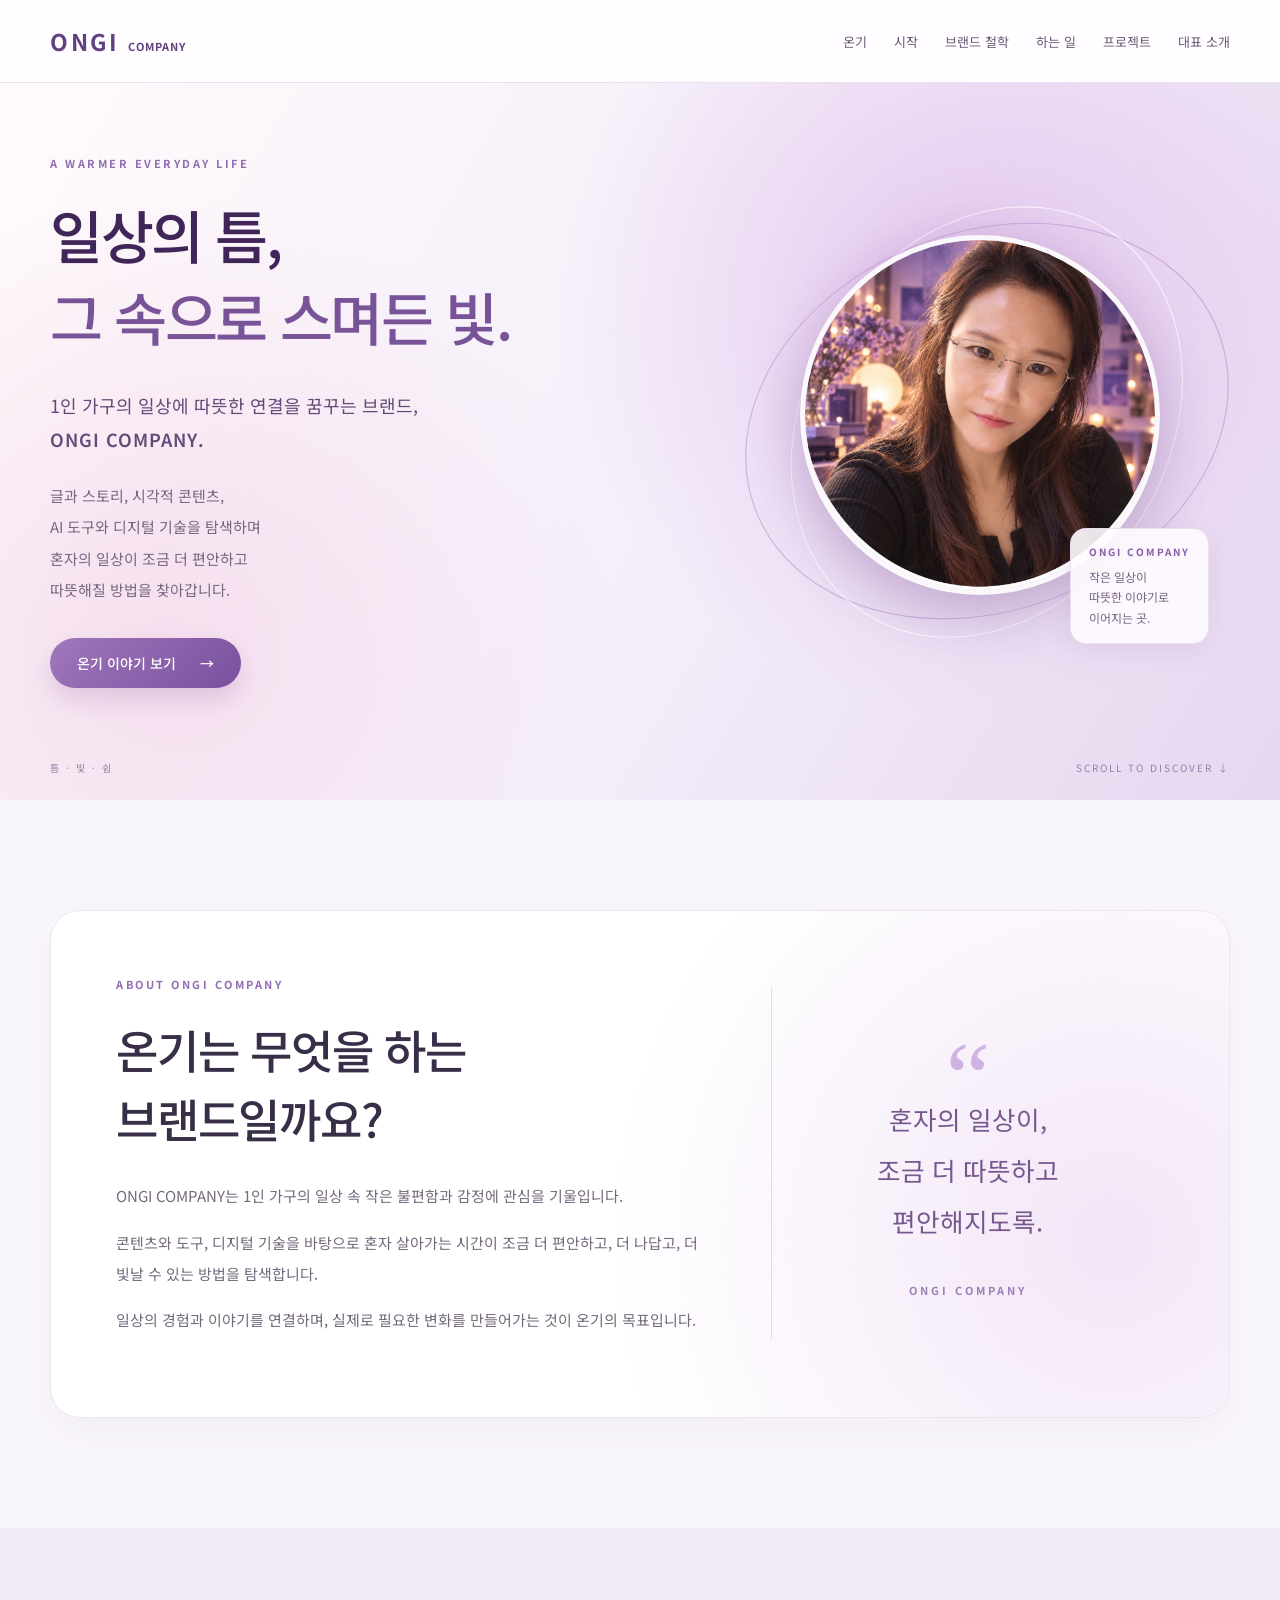
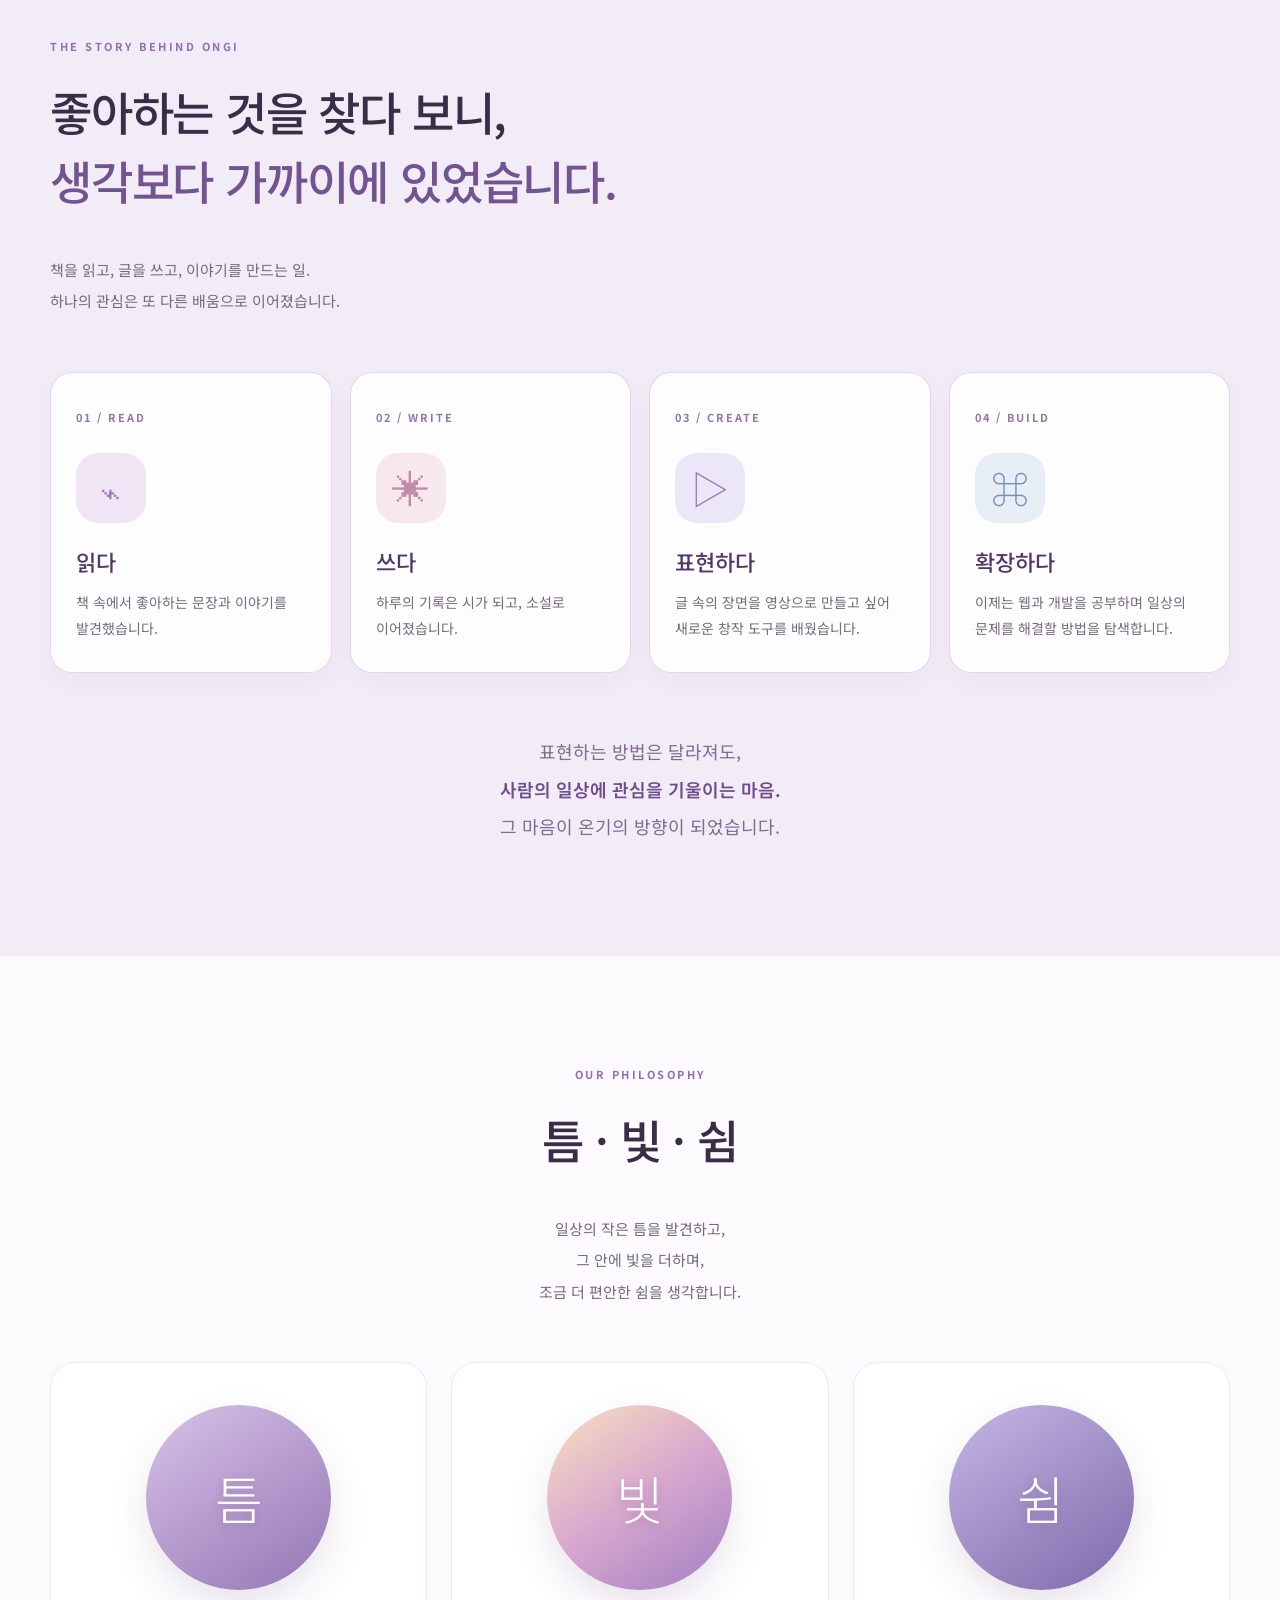
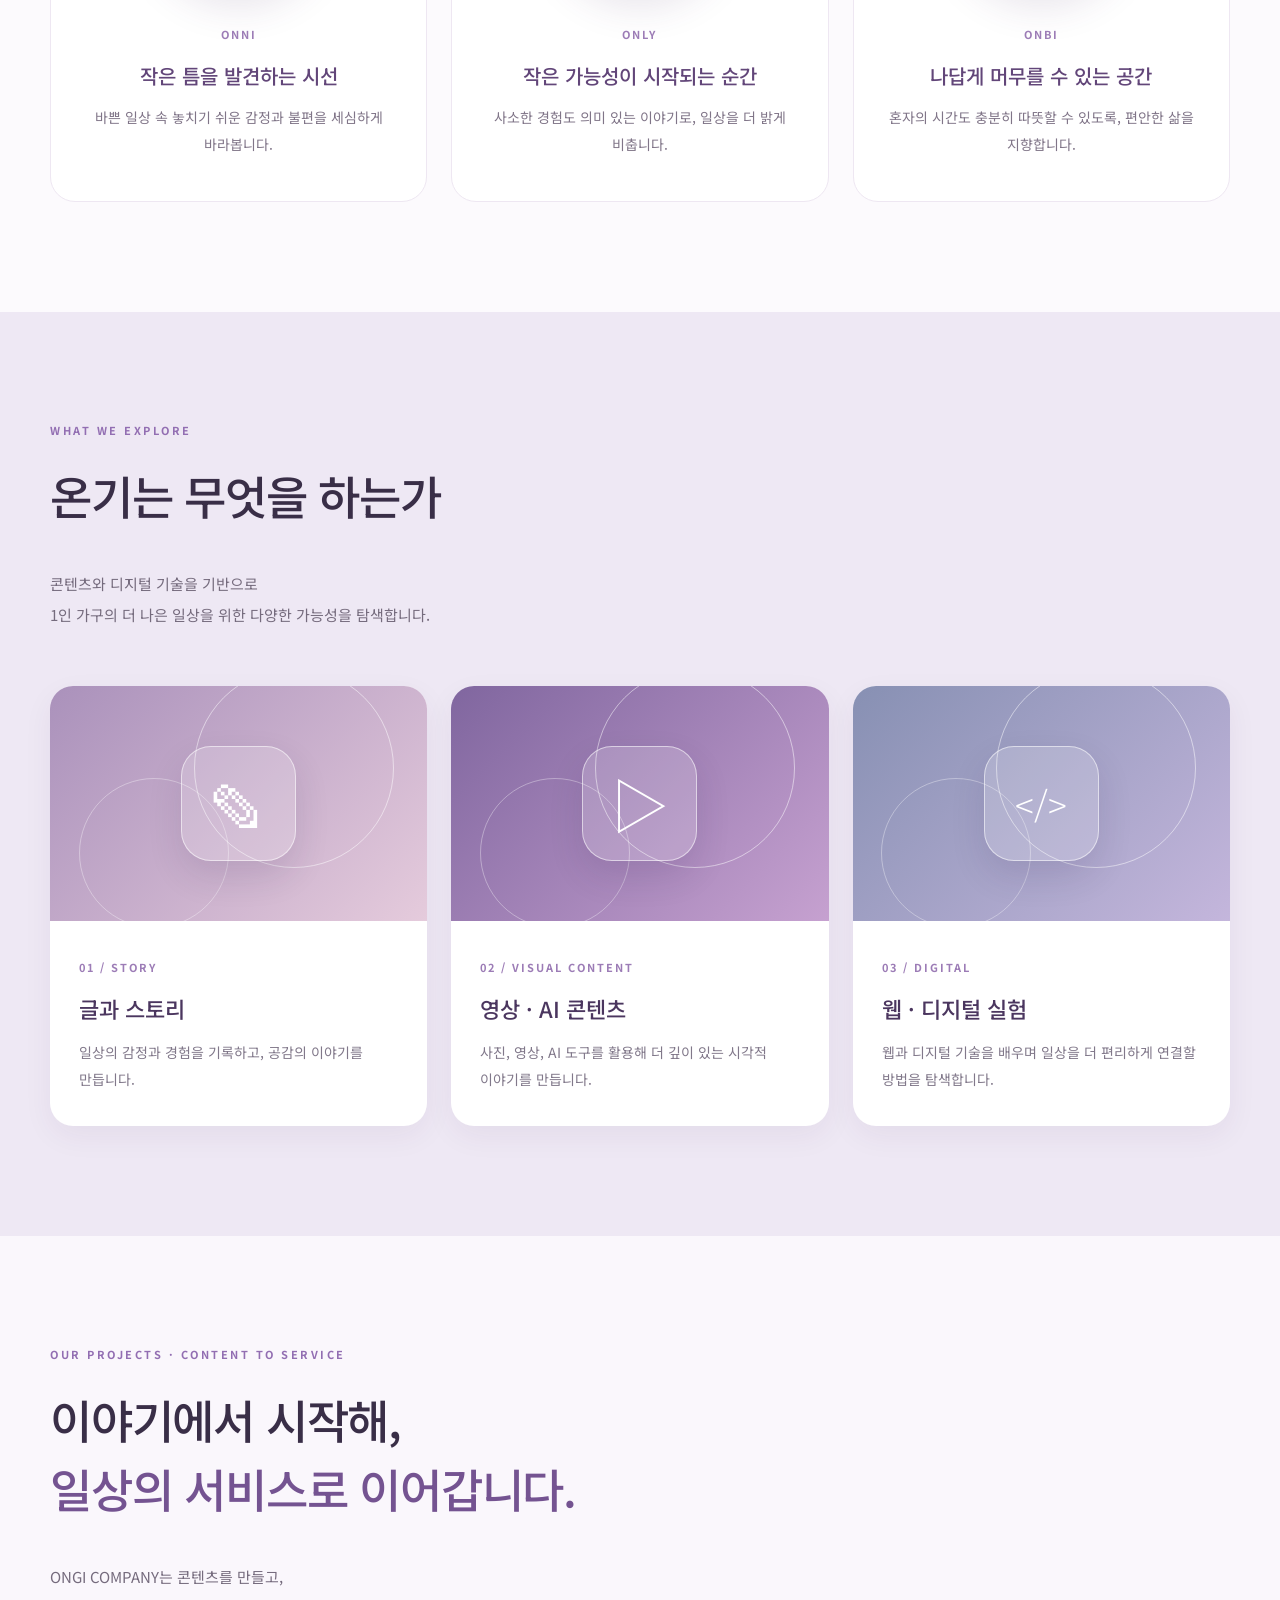
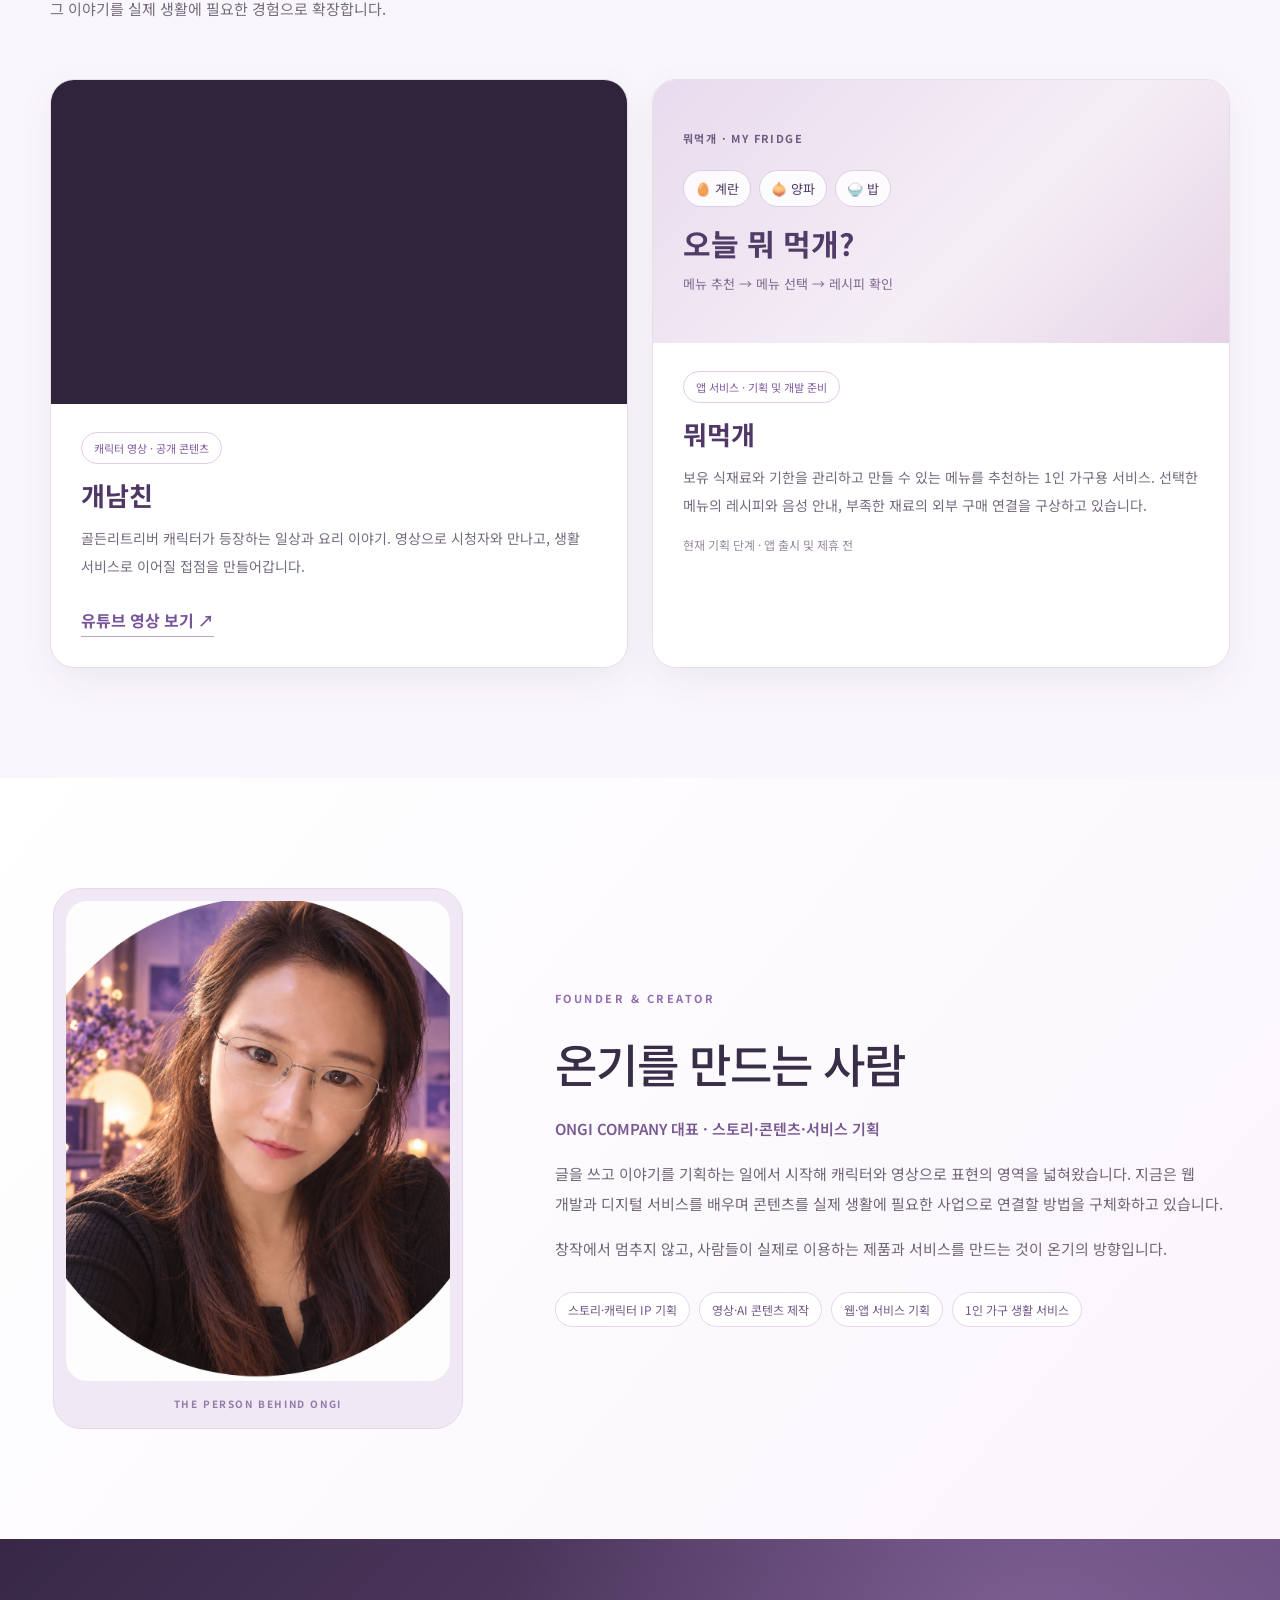
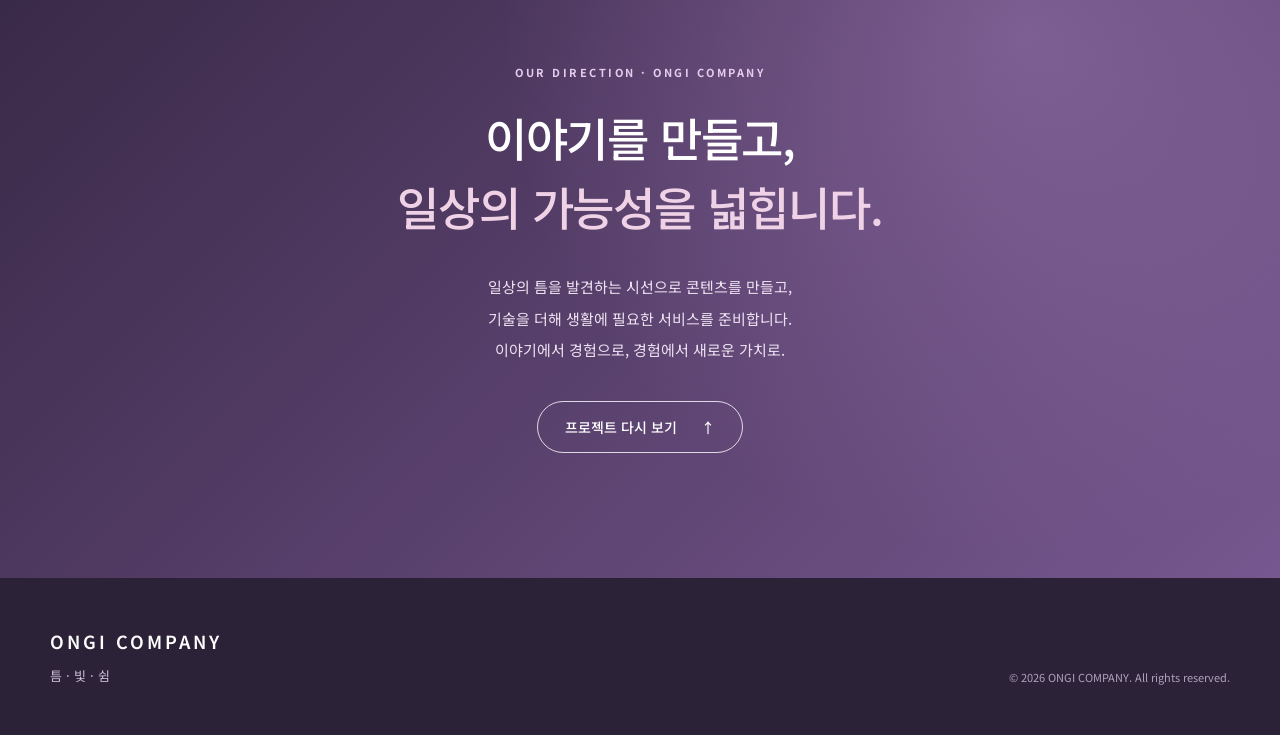
==== commit 61e1c943: "온기 브랜드 및 대표 소개 수정" ====
--- a/index.html
+++ b/index.html
@@ -39,6 +39,7 @@
         <a href="#philosophy">브랜드 철학</a>
         <a href="#work">하는 일</a>
         <a href="#projects">프로젝트</a>
+        <a href="#founder">대표 소개</a>
       </nav>
 
     </div>
@@ -447,134 +448,79 @@
 
     </section>
 
-    <!-- 06. 실제 활동과 프로젝트 -->
-    <section id="projects" class="section projects">
-
+    <!-- 06. 프로젝트: 콘텐츠에서 서비스로 -->
+    <section id="projects" class="section projects ongi-projects">
       <div class="container">
-
-        <div class="projects-heading">
-
-          <div>
-            <p class="eyebrow">
-              ONGOING PROJECTS
-            </p>
-
-            <h2>현재의 시작</h2>
-
-            <p class="section-description">
-              지금까지의 창작 활동을 바탕으로<br>
-              새로운 가능성을 준비하고 있습니다.
-            </p>
+        <div class="section-heading">
+          <p class="eyebrow">OUR PROJECTS · CONTENT TO SERVICE</p>
+          <h2>이야기에서 시작해,<br><span class="accent">일상의 서비스로 이어갑니다.</span></h2>
+          <p class="section-description">ONGI COMPANY는 콘텐츠를 만들고,<br>그 이야기를 실제 생활에 필요한 경험으로 확장합니다.</p>
+        </div>
+        <div class="ongi-project-grid">
+          <article class="ongi-project">
+            <div class="ongi-video">
+              <iframe src="https://www.youtube-nocookie.com/embed/VuzYtx0Qfz8"
+                title="개남친 - 전남친 토스트 영상" loading="lazy"
+                referrerpolicy="strict-origin-when-cross-origin"
+                allow="accelerometer; autoplay; clipboard-write; encrypted-media; gyroscope; picture-in-picture; web-share"
+                allowfullscreen></iframe>
+            </div>
+            <div class="ongi-project-body">
+              <span class="project-status">캐릭터 영상 · 공개 콘텐츠</span>
+              <h3>개남친</h3>
+              <p>골든리트리버 캐릭터가 등장하는 일상과 요리 이야기. 영상으로 시청자와 만나고, 생활 서비스로 이어질 접점을 만들어갑니다.</p>
+              <a class="ongi-project-link" href="https://www.youtube.com/watch?v=VuzYtx0Qfz8" target="_blank" rel="noopener noreferrer">
+                유튜브 영상 보기 <span aria-hidden="true">↗</span>
+              </a>
+            </div>
+          </article>
+          <article class="ongi-project">
+            <div class="ongi-app-preview" aria-label="뭐먹개 서비스 기획 화면 예시">
+              <span class="ongi-app-eyebrow">뭐먹개 · MY FRIDGE</span>
+              <div class="ongi-ingredient-row"><span>🥚 계란</span><span>🧅 양파</span><span>🍚 밥</span></div>
+              <strong>오늘 뭐 먹개?</strong>
+              <p>메뉴 추천 → 메뉴 선택 → 레시피 확인</p>
+            </div>
+            <div class="ongi-project-body">
+              <span class="project-status">앱 서비스 · 기획 및 개발 준비</span>
+              <h3>뭐먹개</h3>
+              <p>보유 식재료와 기한을 관리하고 만들 수 있는 메뉴를 추천하는 1인 가구용 서비스. 선택한 메뉴의 레시피와 음성 안내, 부족한 재료의 외부 구매 연결을 구상하고 있습니다.</p>
+              <p class="ongi-caption">현재 기획 단계 · 앱 출시 및 제휴 전</p>
+            </div>
+          </article>
+        </div>
+      </div>
+    </section>
+
+    <!-- 07. 대표 소개: 사생활이 아닌 활동과 역량 -->
+    <section id="founder" class="section ongi-founder">
+      <div class="container ongi-founder-grid">
+        <div class="ongi-founder-photo">
+          <img src="profile.png" alt="ONGI COMPANY 대표 프로필 사진" loading="lazy">
+          <span>THE PERSON BEHIND ONGI</span>
+        </div>
+        <div class="ongi-founder-copy">
+          <p class="eyebrow">FOUNDER &amp; CREATOR</p>
+          <h2>온기를 만드는 사람</h2>
+          <p class="ongi-founder-position">ONGI COMPANY 대표 · 스토리·콘텐츠·서비스 기획</p>
+          <p>글을 쓰고 이야기를 기획하는 일에서 시작해 캐릭터와 영상으로 표현의 영역을 넓혀왔습니다. 지금은 웹 개발과 디지털 서비스를 배우며 콘텐츠를 실제 생활에 필요한 사업으로 연결할 방법을 구체화하고 있습니다.</p>
+          <p>창작에서 멈추지 않고, 사람들이 실제로 이용하는 제품과 서비스를 만드는 것이 온기의 방향입니다.</p>
+          <div class="ongi-founder-tags">
+            <span>스토리·캐릭터 IP 기획</span><span>영상·AI 콘텐츠 제작</span>
+            <span>웹·앱 서비스 기획</span><span>1인 가구 생활 서비스</span>
           </div>
-
-          <span class="project-heading-mark">
-            SMALL STEPS, NEW POSSIBILITIES
-          </span>
-
-        </div>
-
-        <div class="project-grid">
-
-          <article class="project-card">
-
-            <span class="project-status">
-              창작 활동
-            </span>
-
-            <span class="project-number">
-              01
-            </span>
-
-            <h3>글쓰기와 소설</h3>
-
-            <p>
-              일상의 기록에서 시작해
-              시와 소설로 이어진 이야기 작업
-            </p>
-
-            <span class="project-type">
-              WRITING
-            </span>
-
-          </article>
-
-          <article class="project-card">
-
-            <span class="project-status">
-              창작 활동
-            </span>
-
-            <span class="project-number">
-              02
-            </span>
-
-            <h3>영상 · AI 창작</h3>
-
-            <p>
-              이야기를 이미지와 영상으로 확장하며
-              새로운 표현을 실험하는 작업
-            </p>
-
-            <span class="project-type">
-              VISUAL STORYTELLING
-            </span>
-
-          </article>
-
-          <article class="project-card">
-
-            <span class="project-status">
-              학습 프로젝트
-            </span>
-
-            <span class="project-number">
-              03
-            </span>
-
-            <h3>온기 랜딩 페이지</h3>
-
-            <p>
-              HTML과 CSS를 활용해
-              직접 구축하는 브랜드 웹 프로젝트
-            </p>
-
-            <span class="project-type">
-              WEB DEVELOPMENT
-            </span>
-
-          </article>
-
-        </div>
-
-      </div>
-
-    </section>
-
-    <!-- 07. 마지막 메시지 -->
+        </div>
+      </div>
+    </section>
+
+    <!-- 08. 회사의 방향 -->
     <section class="ending">
-
       <div class="container ending-content">
-
-        <p class="eyebrow">
-          THE JOURNEY CONTINUES
-        </p>
-
-        <h2>
-          작은 일상의 틈에서,<br>
-          <span>더 따뜻한 내일로.</span>
-        </h2>
-
-        <p>
-          온기는 이야기를 만들던 마음으로<br>
-          삶에 필요한 가능성을 찾아갑니다.
-        </p>
-
-        <a href="#home" class="button button-outline">
-          처음으로 돌아가기 ↑
-        </a>
-
-      </div>
-
+        <p class="eyebrow">OUR DIRECTION · ONGI COMPANY</p>
+        <h2>이야기를 만들고,<br><span>일상의 가능성을 넓힙니다.</span></h2>
+        <p>일상의 틈을 발견하는 시선으로 콘텐츠를 만들고,<br>기술을 더해 생활에 필요한 서비스를 준비합니다.<br>이야기에서 경험으로, 경험에서 새로운 가치로.</p>
+        <a href="#projects" class="button button-outline">프로젝트 다시 보기 <span aria-hidden="true">↑</span></a>
+      </div>
     </section>
 
   </main>
@@ -598,4 +544,6 @@
   </footer>
 
 </body>
+  <!-- ONGI -->
 </html>
+
--- a/style.css
+++ b/style.css
@@ -1241,3 +1241,41 @@
   }
 }
 
+/* ONGI COMPANY: 프로젝트·대표 소개 개편 */
+.ongi-projects { background: #faf7fc; }
+.ongi-project-grid { display:grid; grid-template-columns:repeat(2,minmax(0,1fr)); gap:24px; }
+.ongi-project { display:flex; flex-direction:column; overflow:hidden; border:1px solid #e7ddeb; border-radius:24px; background:#fff; box-shadow:0 12px 35px rgba(65,43,90,.07); }
+.ongi-video { aspect-ratio:16 / 9; background:#30243c; }
+.ongi-video iframe { display:block; width:100%; height:100%; border:0; }
+.ongi-project-body { padding:30px; flex:1; }
+.ongi-project-body h3 { margin:18px 0 12px; color:#503866; font-size:26px; }
+.ongi-project-body p { color:#766b7e; font-size:14px; line-height:1.95; }
+.ongi-project-link { display:inline-block; color:#78559a; margin-top:14px; padding-bottom:4px; border-bottom:1px solid #bda7cb; font-weight:700; text-decoration:none; }
+.ongi-project-link:hover,.ongi-project-link:focus-visible { color:#4d346c; }
+.ongi-caption { color:#9689a0!important; font-size:12px!important; }
+.ongi-app-preview { min-height:263px; padding:30px; display:flex; flex-direction:column; justify-content:center; background:linear-gradient(135deg,#e8dbee,#f5eef6 58%,#e6d3e6); color:#513b67; }
+.ongi-app-eyebrow { font-size:11px; font-weight:700; letter-spacing:1.4px; opacity:.8; }
+.ongi-ingredient-row { display:flex; flex-wrap:wrap; gap:8px; margin:24px 0 14px; }
+.ongi-ingredient-row span { padding:8px 11px; font-size:13px; border-radius:999px; border:1px solid #decde4; background:rgba(255,255,255,.85); }
+.ongi-app-preview strong { font-size:30px; }
+.ongi-app-preview p { color:#806a8f; font-size:13px; margin:9px 0 0; }
+.ongi-founder { background:linear-gradient(130deg,#fff,#faf5fc); }
+.ongi-founder-grid { display:grid; grid-template-columns:minmax(220px,.8fr) minmax(0,1.3fr); align-items:center; gap:clamp(36px,7vw,100px); }
+.ongi-founder-photo { width:min(100%,410px); margin:0 auto; padding:12px; border:1px solid #e6d8ec; border-radius:28px; background:#f1e8f5; }
+.ongi-founder-photo img { display:block; width:100%; aspect-ratio:4/5; object-fit:cover; border-radius:21px; }
+.ongi-founder-photo span { display:block; padding:15px 0 5px; text-align:center; font-size:10px; letter-spacing:1.6px; font-weight:700; color:#937ba8; }
+.ongi-founder-copy h2 { margin-bottom:16px; }
+.ongi-founder-copy>p:not(.eyebrow) { color:#706678; font-size:15px; line-height:2; }
+.ongi-founder-position { color:#795991!important; font-weight:600; }
+.ongi-founder-tags { display:flex; flex-wrap:wrap; gap:9px; margin-top:28px; }
+.ongi-founder-tags span { padding:8px 12px; background:#fff; border:1px solid #e3d7ea; border-radius:999px; color:#735987; font-size:12px; }
+@media(max-width:850px) {
+  .ongi-project-grid,.ongi-founder-grid { grid-template-columns:1fr; }
+  .ongi-founder-photo { max-width:360px; }
+}
+@media(max-width:700px) {
+  .ongi-project-body { padding:24px; }
+  .ongi-app-preview { min-height:215px; padding:25px; }
+  .ongi-founder-copy>p:not(.eyebrow) { font-size:14px; }
+}
+
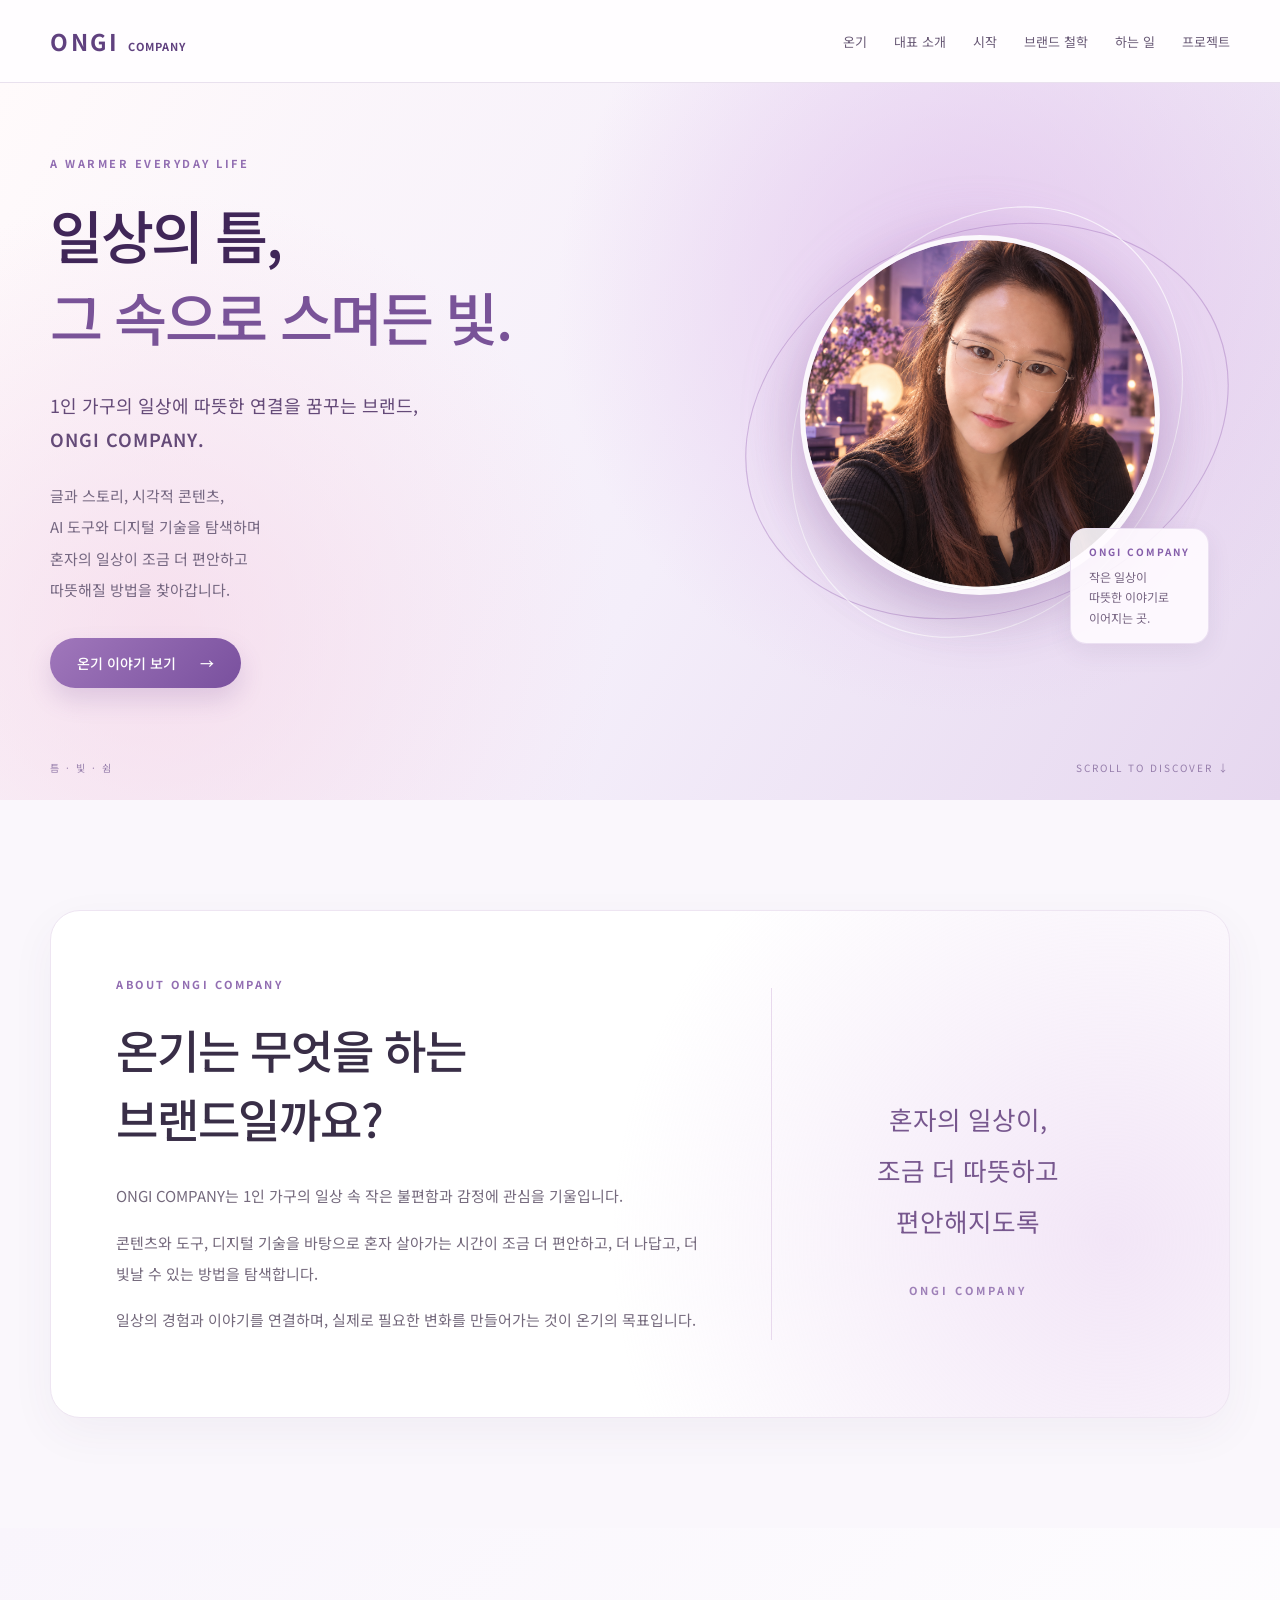
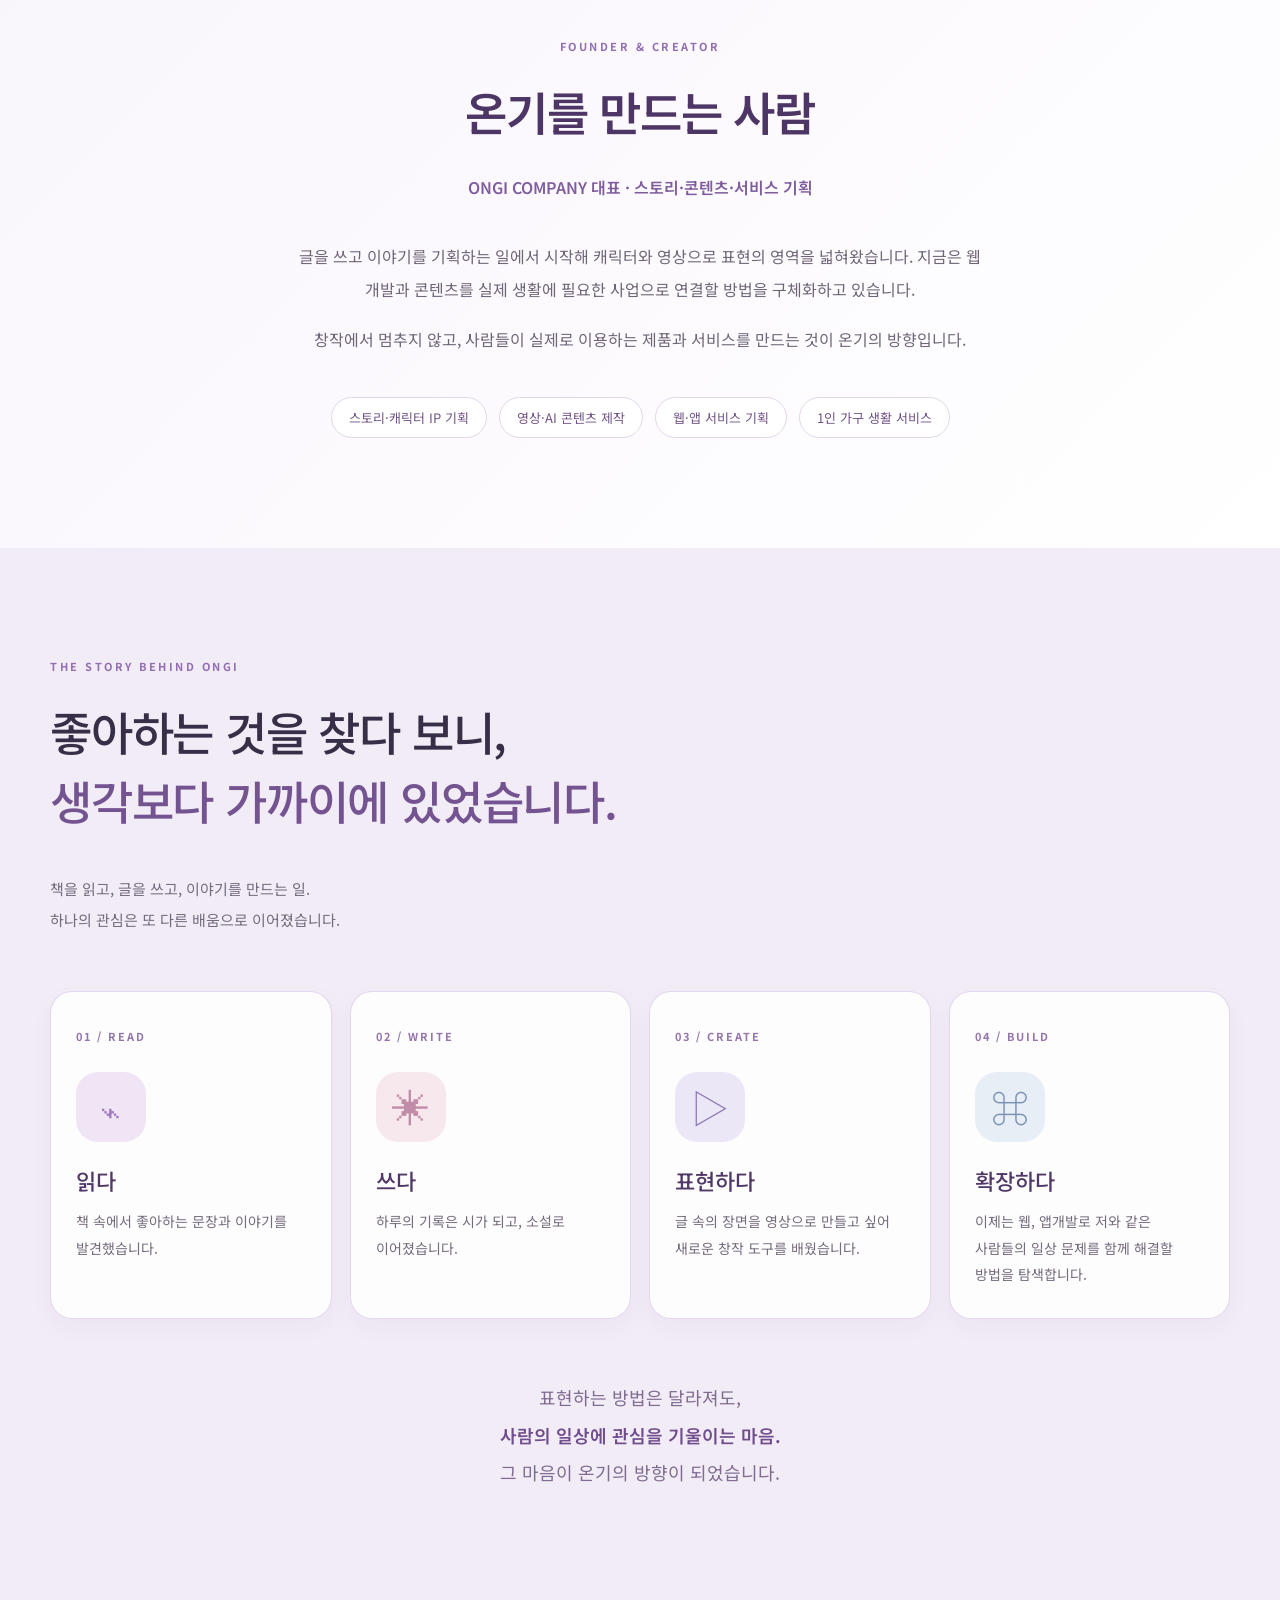
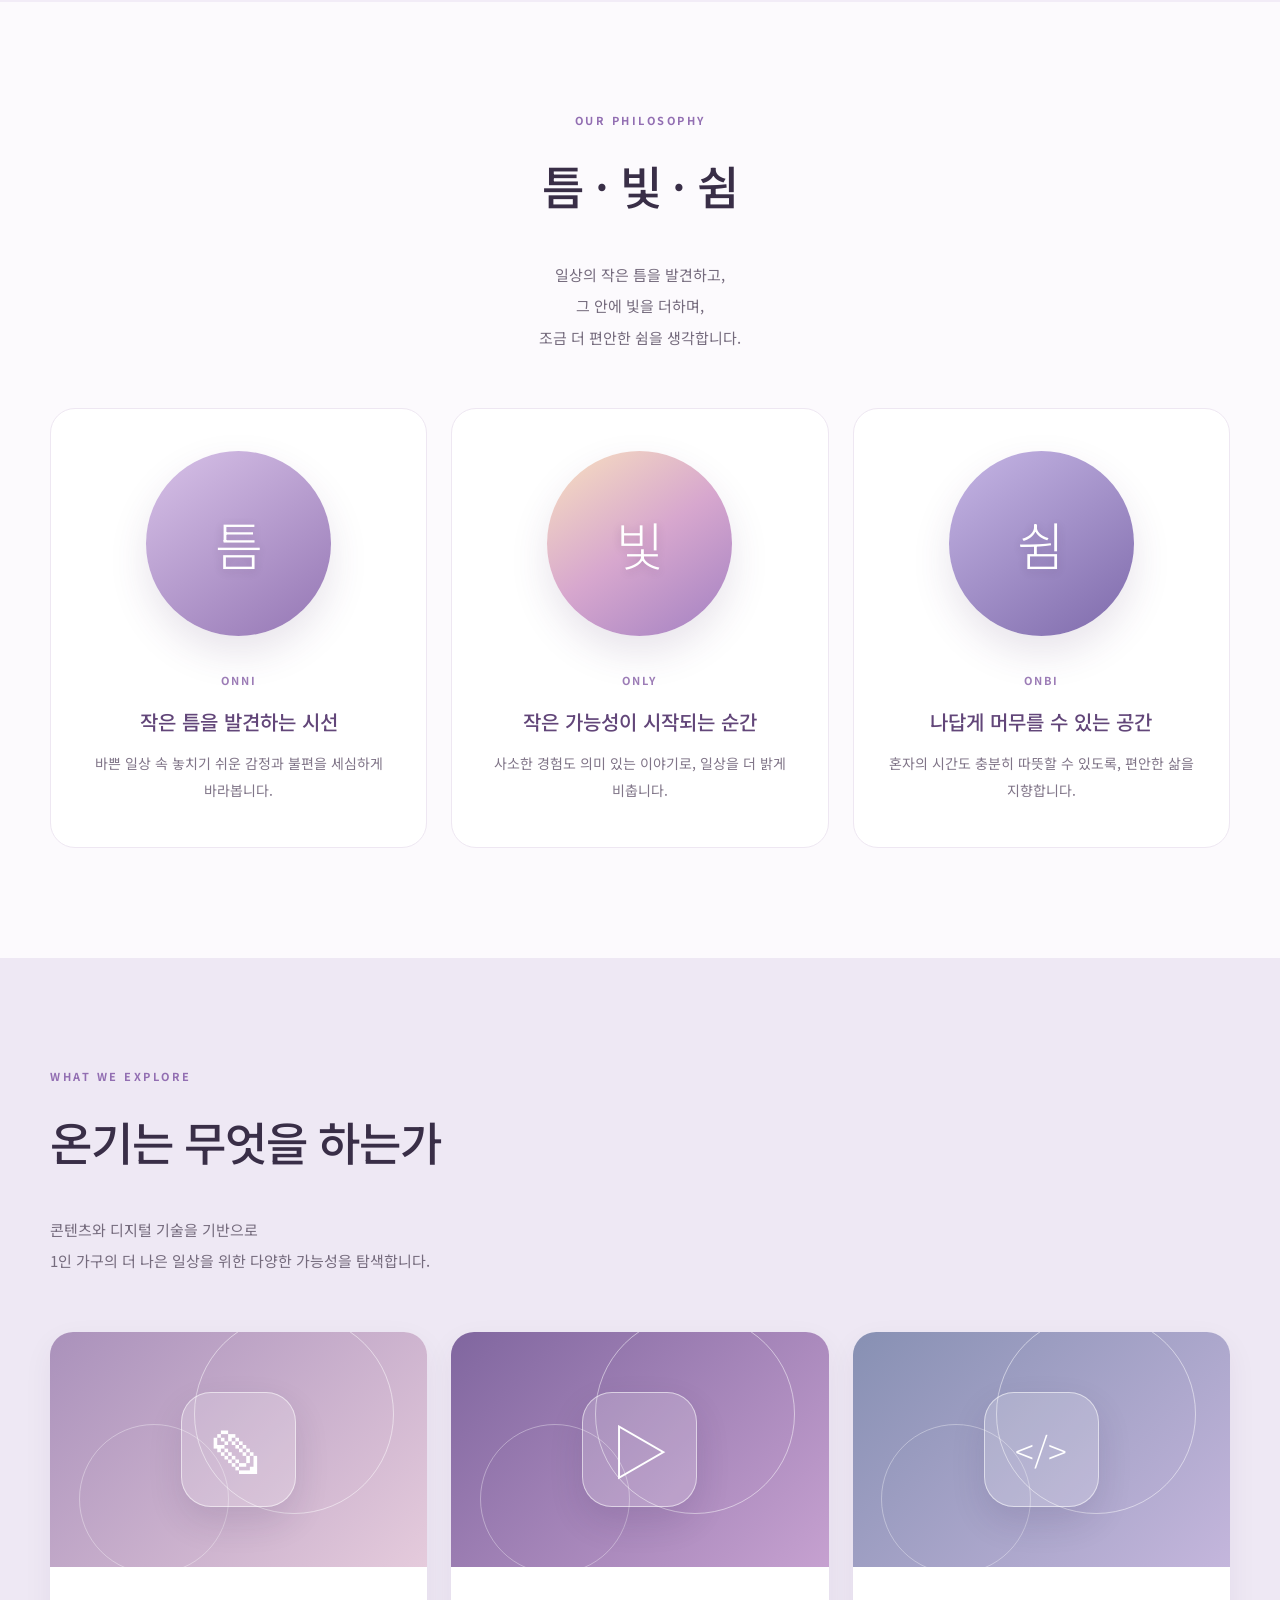
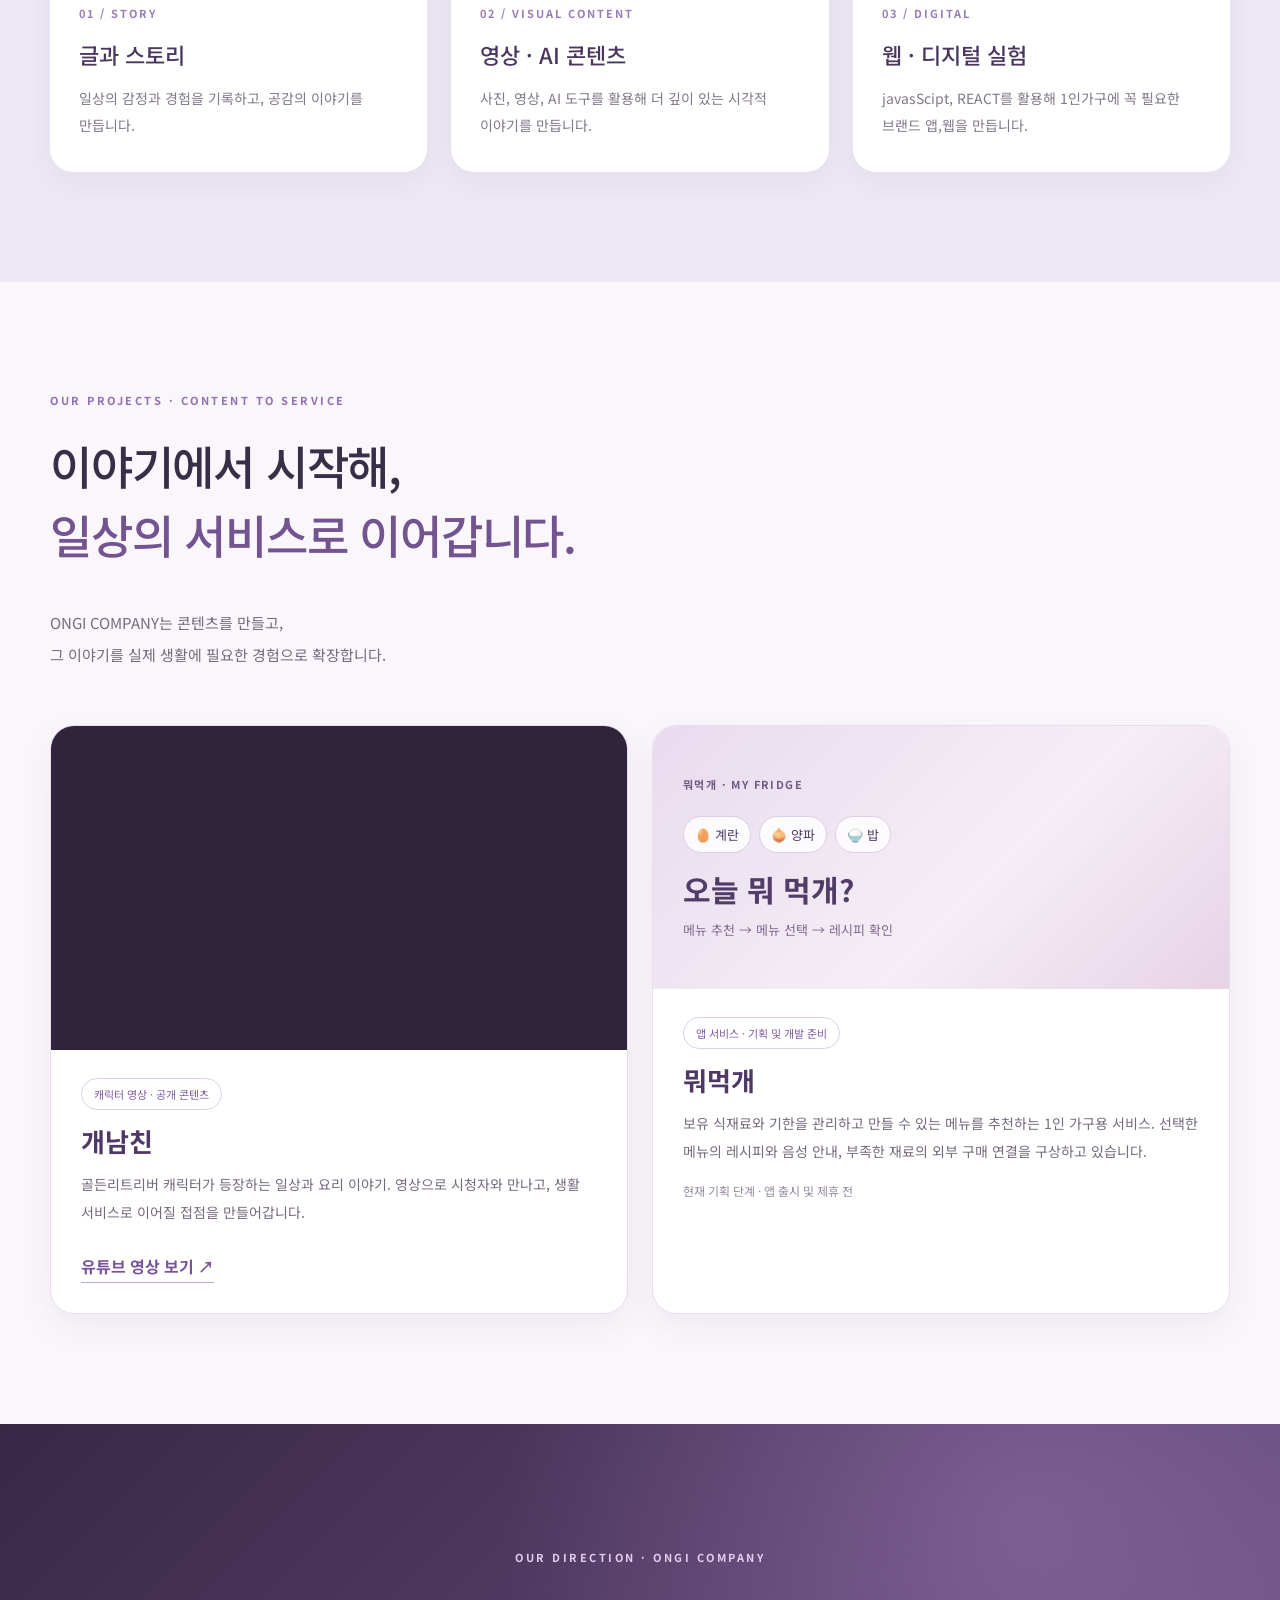
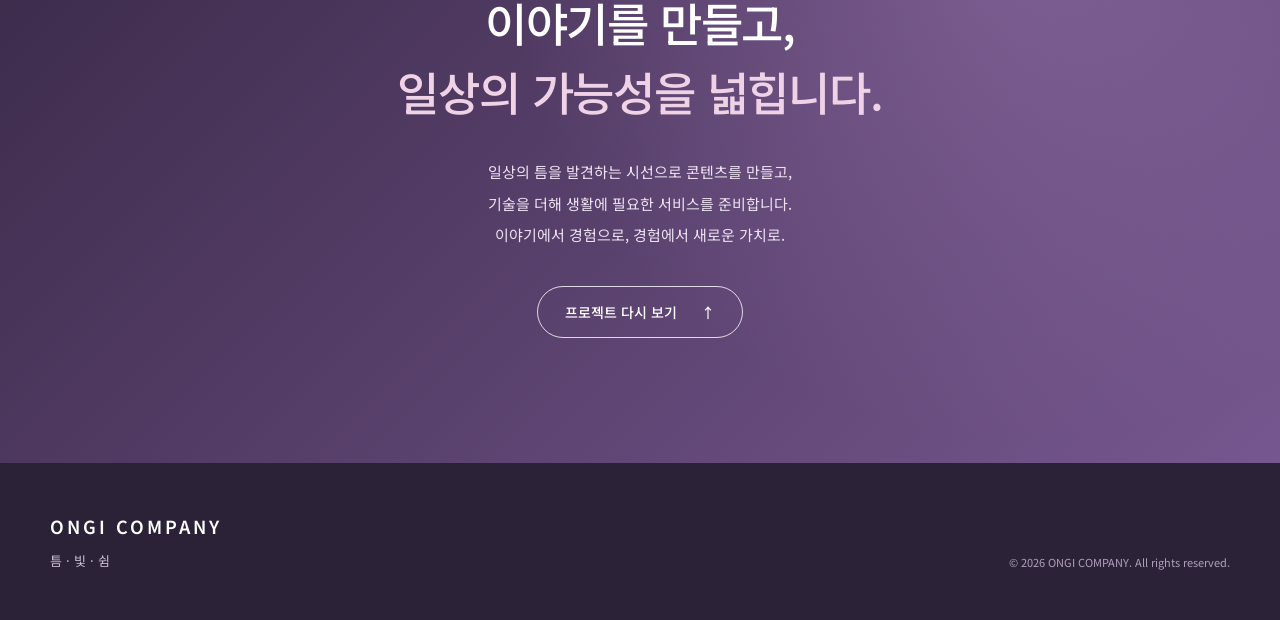
==== commit 4a23b802: "내 작업 수정" ====
--- a/index.html
+++ b/index.html
@@ -35,11 +35,12 @@
 
       <nav aria-label="주 메뉴">
         <a href="#about">온기</a>
+         <a href="#founder">대표 소개</a>
         <a href="#story">시작</a>
         <a href="#philosophy">브랜드 철학</a>
         <a href="#work">하는 일</a>
         <a href="#projects">프로젝트</a>
-        <a href="#founder">대표 소개</a>
+    
       </nav>
 
     </div>
@@ -156,12 +157,12 @@
           </div>
 
           <div class="about-quote">
-            <span class="quote-mark" aria-hidden="true">“</span>
+            <span class="quote-mark" aria-hidden="true"></span>
 
             <blockquote>
               혼자의 일상이,<br>
               조금 더 따뜻하고<br>
-              편안해지도록.
+              편안해지도록
             </blockquote>
 
             <span class="quote-sign">
@@ -175,7 +176,27 @@
 
     </section>
 
-    <!-- 03. 온기의 시작 -->
+
+<!-- 03. 대표 소개: 사생활이 아닌 활동과 역량 -->
+    <section id="founder" class="section ongi-founder">
+      <div class="container ongi-founder-grid">
+        
+        </div>
+        <div class="ongi-founder-copy">
+          <p class="eyebrow">FOUNDER &amp; CREATOR</p>
+          <h2>온기를 만드는 사람</h2>
+          <p class="ongi-founder-position">ONGI COMPANY 대표 · 스토리·콘텐츠·서비스 기획</p>
+          <p>글을 쓰고 이야기를 기획하는 일에서 시작해 캐릭터와 영상으로 표현의 영역을 넓혀왔습니다. 지금은 웹 개발과 콘텐츠를 실제 생활에 필요한 사업으로 연결할 방법을 구체화하고 있습니다.</p>
+          <p>창작에서 멈추지 않고, 사람들이 실제로 이용하는 제품과 서비스를 만드는 것이 온기의 방향입니다.</p>
+          <div class="ongi-founder-tags">
+            <span>스토리·캐릭터 IP 기획</span><span>영상·AI 콘텐츠 제작</span>
+            <span>웹·앱 서비스 기획</span><span>1인 가구 생활 서비스</span>
+          </div>
+        </div>
+      </div>
+    </section>
+
+    <!-- 04. 온기의 시작 -->
     <section id="story" class="section story">
 
       <div class="container">
@@ -245,8 +266,9 @@
             <h3>확장하다</h3>
 
             <p>
-              이제는 웹과 개발을 공부하며
-              일상의 문제를 해결할 방법을 탐색합니다.
+              이제는 웹, 앱개발로
+              저와 같은
+              사람들의 일상 문제를 함께 해결할 방법을 탐색합니다.
             </p>
           </article>
 
@@ -264,7 +286,7 @@
 
     </section>
 
-    <!-- 04. 브랜드 철학 -->
+    <!-- 05. 브랜드 철학 -->
     <section id="philosophy" class="section philosophy">
 
       <div class="container">
@@ -344,7 +366,7 @@
 
     </section>
 
-    <!-- 05. 온기가 탐색하는 영역 -->
+    <!-- 06. 온기가 탐색하는 영역 -->
     <section id="work" class="section work">
 
       <div class="container">
@@ -434,8 +456,8 @@
               <h3>웹 · 디지털 실험</h3>
 
               <p>
-                웹과 디지털 기술을 배우며
-                일상을 더 편리하게 연결할 방법을 탐색합니다.
+                javasScipt, REACT를 활용해
+              1인가구에 꼭 필요한 브랜드 앱,웹을 만듭니다. 
               </p>
 
             </div>
@@ -448,7 +470,7 @@
 
     </section>
 
-    <!-- 06. 프로젝트: 콘텐츠에서 서비스로 -->
+    <!-- 07. 프로젝트: 콘텐츠에서 서비스로 -->
     <section id="projects" class="section projects ongi-projects">
       <div class="container">
         <div class="section-heading">
@@ -492,26 +514,7 @@
       </div>
     </section>
 
-    <!-- 07. 대표 소개: 사생활이 아닌 활동과 역량 -->
-    <section id="founder" class="section ongi-founder">
-      <div class="container ongi-founder-grid">
-        <div class="ongi-founder-photo">
-          <img src="profile.png" alt="ONGI COMPANY 대표 프로필 사진" loading="lazy">
-          <span>THE PERSON BEHIND ONGI</span>
-        </div>
-        <div class="ongi-founder-copy">
-          <p class="eyebrow">FOUNDER &amp; CREATOR</p>
-          <h2>온기를 만드는 사람</h2>
-          <p class="ongi-founder-position">ONGI COMPANY 대표 · 스토리·콘텐츠·서비스 기획</p>
-          <p>글을 쓰고 이야기를 기획하는 일에서 시작해 캐릭터와 영상으로 표현의 영역을 넓혀왔습니다. 지금은 웹 개발과 디지털 서비스를 배우며 콘텐츠를 실제 생활에 필요한 사업으로 연결할 방법을 구체화하고 있습니다.</p>
-          <p>창작에서 멈추지 않고, 사람들이 실제로 이용하는 제품과 서비스를 만드는 것이 온기의 방향입니다.</p>
-          <div class="ongi-founder-tags">
-            <span>스토리·캐릭터 IP 기획</span><span>영상·AI 콘텐츠 제작</span>
-            <span>웹·앱 서비스 기획</span><span>1인 가구 생활 서비스</span>
-          </div>
-        </div>
-      </div>
-    </section>
+    
 
     <!-- 08. 회사의 방향 -->
     <section class="ending">
--- a/style.css
+++ b/style.css
@@ -1279,3 +1279,101 @@
   .ongi-founder-copy>p:not(.eyebrow) { font-size:14px; }
 }
 
+/* =====================================
+   ONGI 대표 소개 - 상단 텍스트형 디자인
+===================================== */
+
+.ongi-founder {
+  background: linear-gradient(
+    135deg,
+    #f9f5fc,
+    #ffffff
+  );
+
+  padding: 110px 0;
+}
+
+/* 사진 없이 한 칸으로 표시 */
+.ongi-founder .ongi-founder-grid {
+  display: block;
+  max-width: 900px;
+  margin: 0 auto;
+}
+
+/* 대표 소개 본문 */
+.ongi-founder-copy {
+  text-align: center;
+}
+
+/* 대표 소개 제목 */
+.ongi-founder-copy h2 {
+  font-size: clamp(32px, 5vw, 46px);
+  font-weight: 600;
+  color: #4d3565;
+  margin-bottom: 25px;
+}
+
+/* 대표 직함 */
+.ongi-founder-position {
+  color: #805e9e !important;
+  font-weight: 600;
+  margin-bottom: 35px;
+}
+
+.ongi-founder-position span {
+  display: block;
+  margin-top: 8px;
+  font-size: 14px;
+  font-weight: 400;
+}
+
+/* 본문 글 */
+.ongi-founder-copy > p:not(.eyebrow) {
+  max-width: 700px;
+  margin-left: auto;
+  margin-right: auto;
+  font-size: 16px;
+  line-height: 2.1;
+  color: #706678;
+}
+
+/* 주요 활동 태그 */
+.ongi-founder-tags {
+  display: flex;
+  justify-content: center;
+  flex-wrap: wrap;
+  gap: 12px;
+  margin-top: 40px;
+}
+
+.ongi-founder-tags span {
+  padding: 10px 17px;
+  background: white;
+  border: 1px solid #e3d6ea;
+  border-radius: 30px;
+  font-size: 13px;
+  color: #725488;
+}
+
+/* 모바일 */
+@media (max-width: 700px) {
+
+  .ongi-founder {
+    padding: 75px 0;
+  }
+
+  .ongi-founder-copy > p:not(.eyebrow) {
+    font-size: 14px;
+    line-height: 2;
+  }
+
+  .ongi-founder-tags {
+    gap: 8px;
+  }
+
+  .ongi-founder-tags span {
+    font-size: 11px;
+    padding: 8px 12px;
+  }
+
+}
